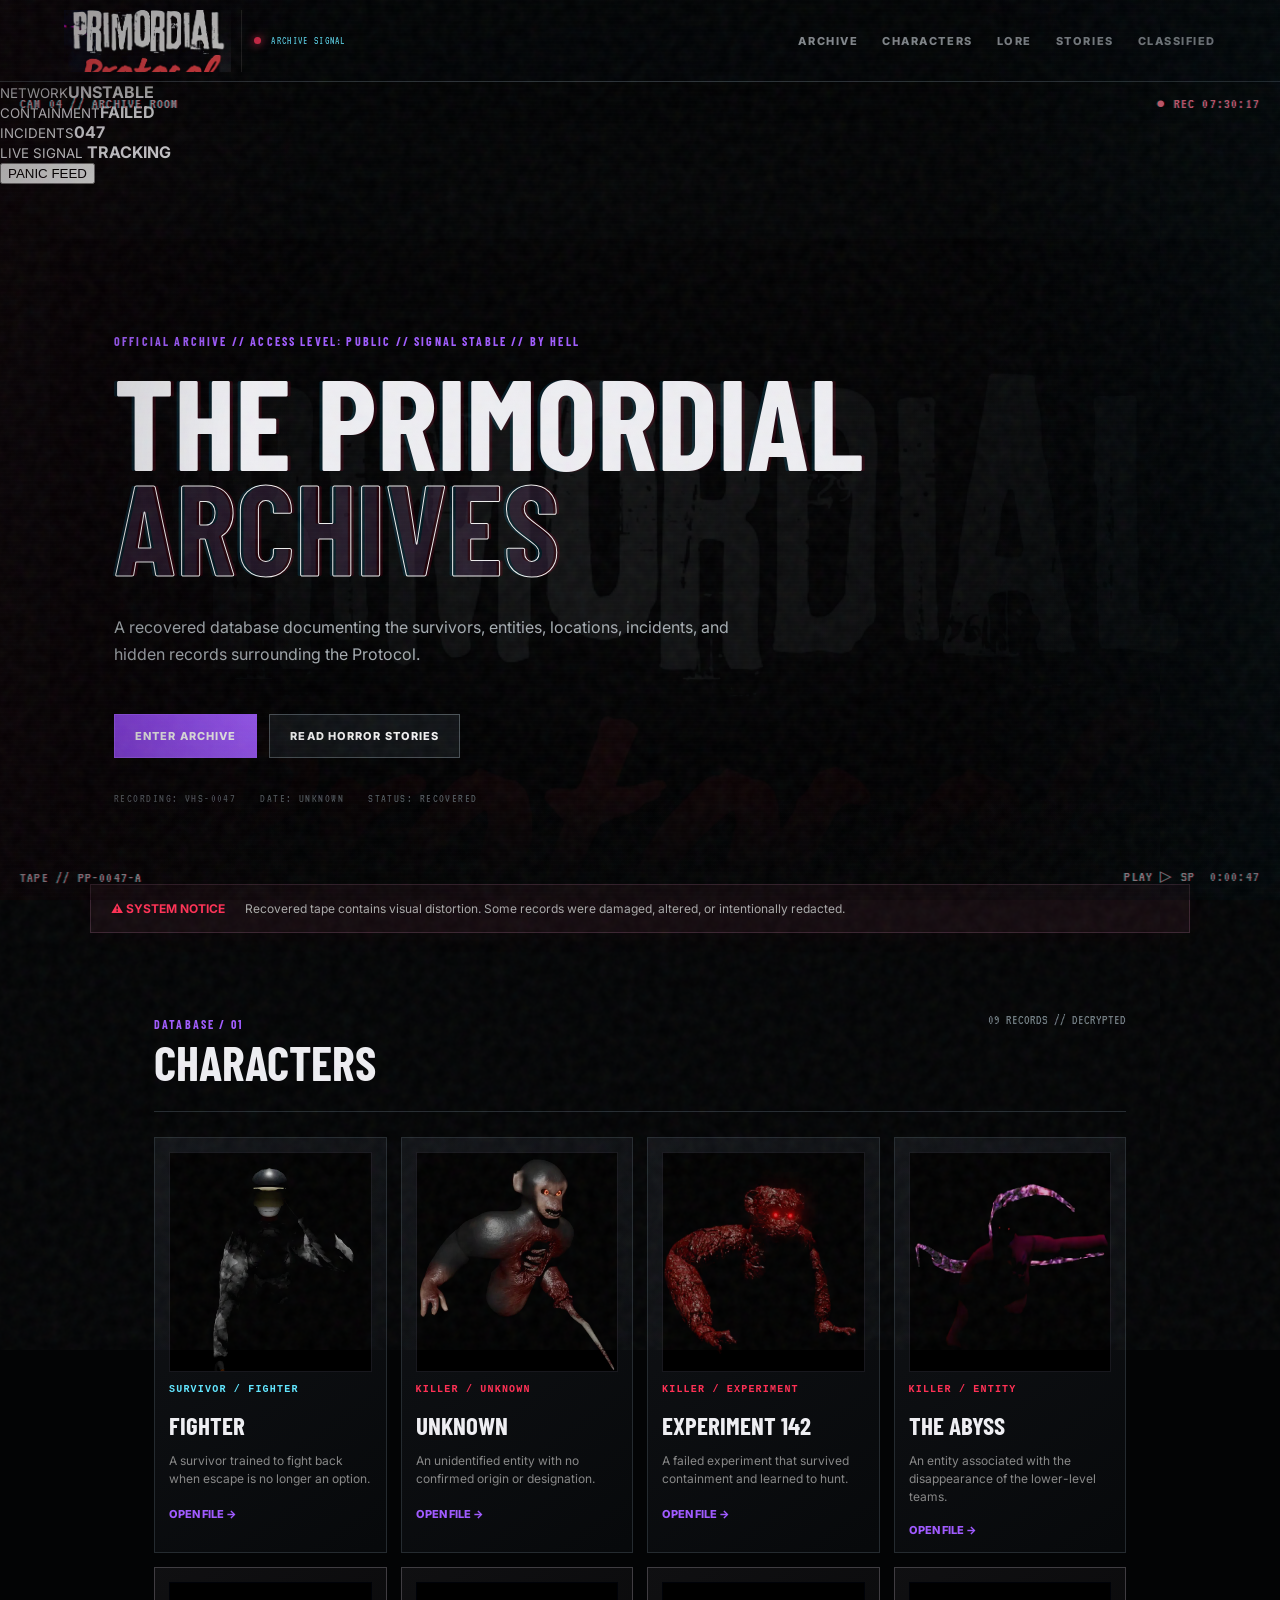
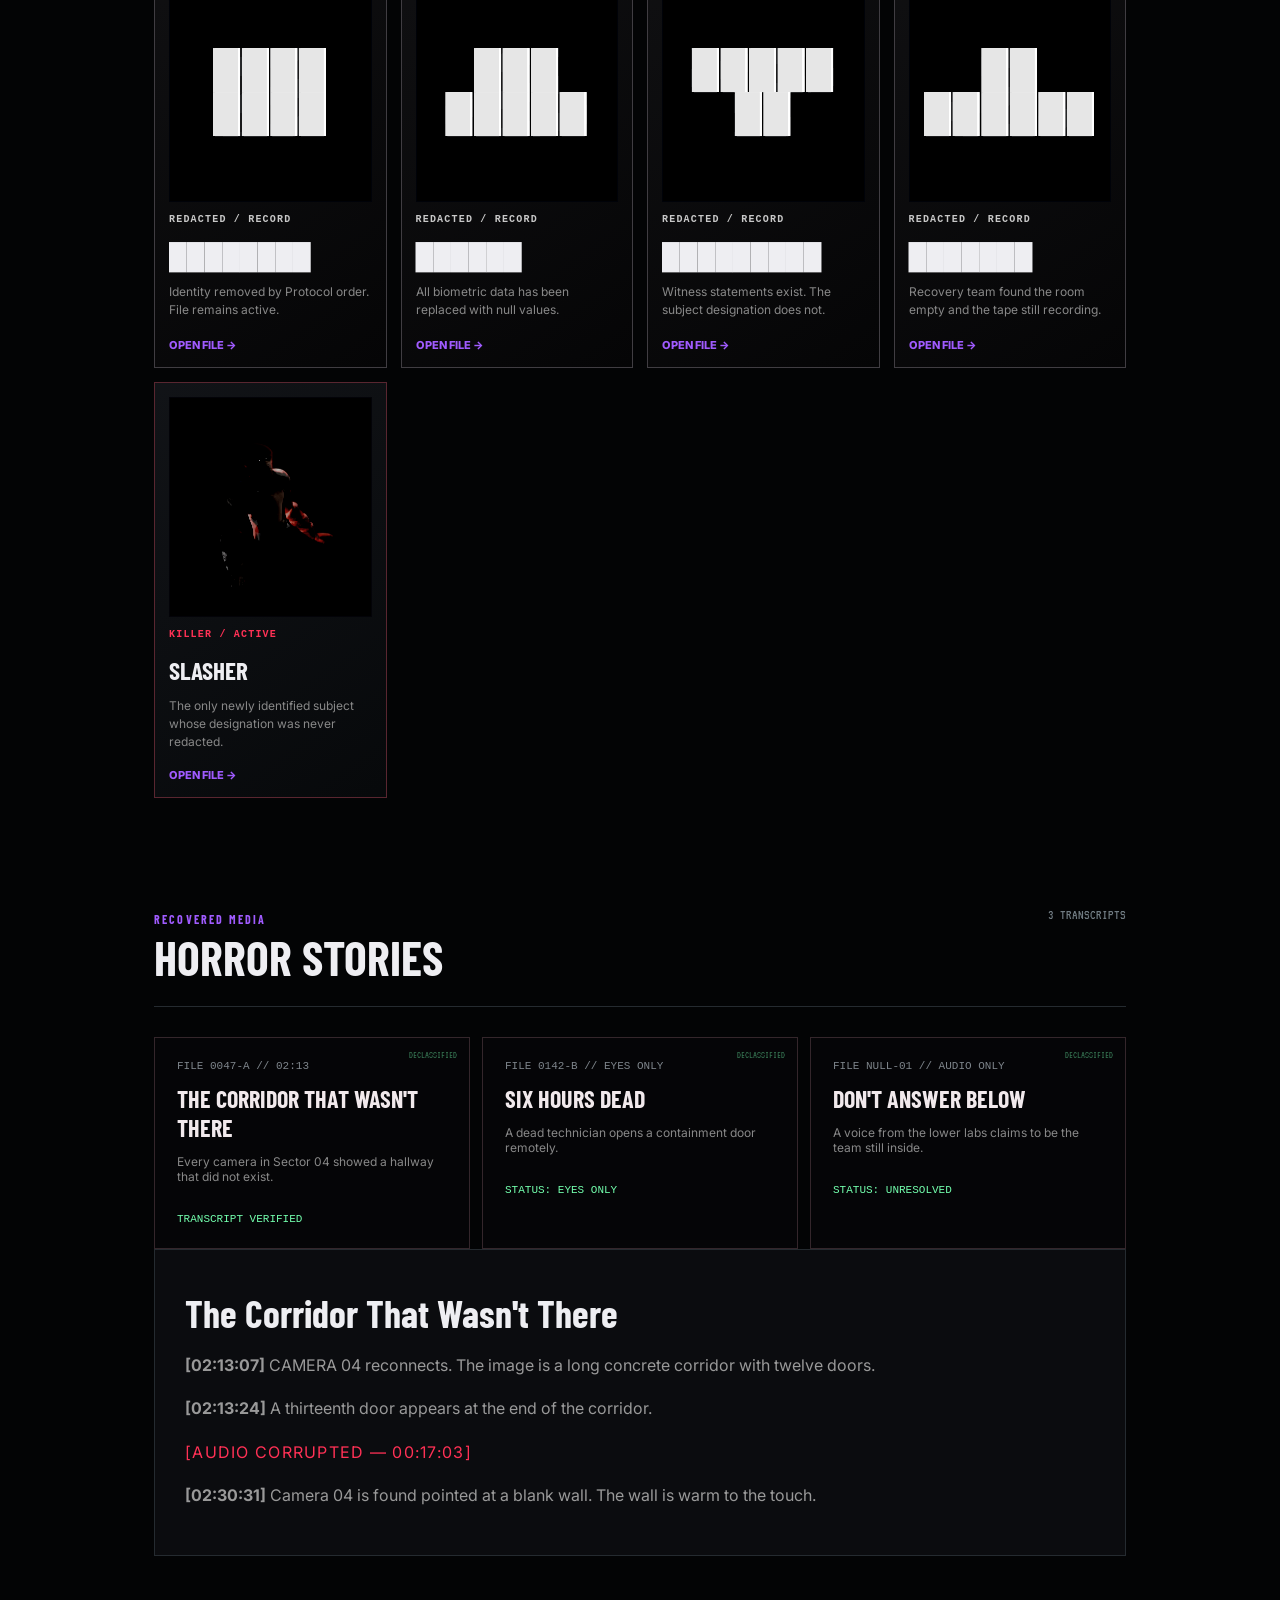
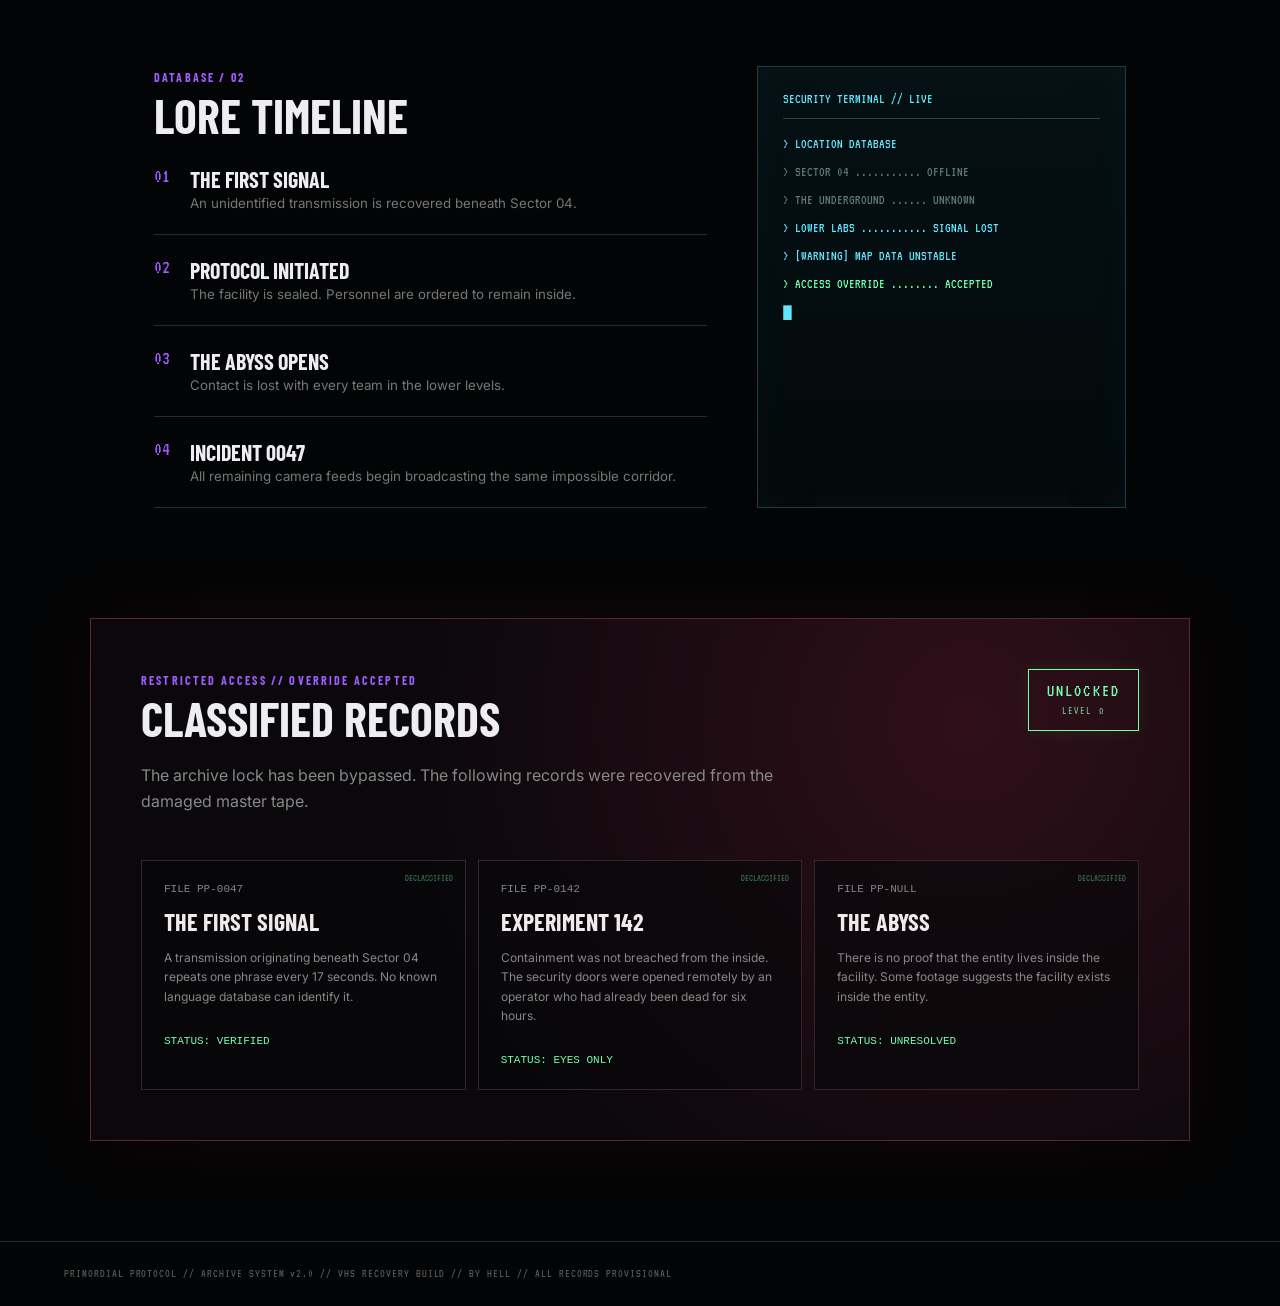
==== index.html @ 77fce889 "Add files via upload" ====
<!DOCTYPE html>
<html lang="en">
<head>
  <meta charset="UTF-8"><meta name="viewport" content="width=device-width,initial-scale=1">
  <title>Primordial Protocol — Archives</title>
  <style>@import url('https://fonts.googleapis.com/css2?family=Barlow+Condensed:wght@400;600;700;800&family=Inter:wght@400;600;800&family=VT323&display=swap');
:root{--bg:#050608;--panel:#0b0e11;--line:#252b30;--text:#eeeef2;--muted:#8b9298;--purple:#a05bff;--red:#ff3155;--cyan:#62e6ff;--green:#73ffad}*{box-sizing:border-box}html{scroll-behavior:smooth}body{margin:0;background:#030405;color:var(--text);font-family:Inter,Arial,sans-serif;overflow-x:hidden}body:before{content:"";position:fixed;inset:0;pointer-events:none;z-index:20;background:linear-gradient(90deg,rgba(255,0,60,.025),transparent 25%,transparent 75%,rgba(0,180,255,.025));mix-blend-mode:screen}.vhs-noise{position:fixed;inset:-50%;z-index:18;pointer-events:none;opacity:.055;background-image:url("data:image/svg+xml,%3Csvg viewBox='0 0 180 180' xmlns='http://www.w3.org/2000/svg'%3E%3Cfilter id='n'%3E%3CfeTurbulence type='fractalNoise' baseFrequency='.85' numOctaves='3' stitchTiles='stitch'/%3E%3C/filter%3E%3Crect width='100%25' height='100%25' filter='url(%23n)'/%3E%3C/svg%3E");animation:noise .18s steps(2) infinite}.scanlines{position:fixed;inset:0;pointer-events:none;z-index:19;background:repeating-linear-gradient(to bottom,rgba(255,255,255,.025) 0,rgba(255,255,255,.025) 1px,transparent 1px,transparent 4px);opacity:.42}.vhs-vignette{position:fixed;inset:0;pointer-events:none;z-index:17;background:radial-gradient(ellipse at center,transparent 45%,rgba(0,0,0,.42) 100%)}@keyframes noise{0%{transform:translate(0,0)}25%{transform:translate(2%,-1%)}50%{transform:translate(-1%,2%)}75%{transform:translate(1%,1%)}100%{transform:translate(-2%,-1%)}}@keyframes flicker{0%,18%,22%,63%,64%,65%,100%{opacity:1}19%,21%,62%{opacity:.84}}@keyframes blink{50%{opacity:0}}
.topbar{height:82px;border-bottom:1px solid #30373c;display:flex;align-items:center;justify-content:space-between;padding:0 5vw;position:sticky;top:0;background:rgba(3,5,7,.9);backdrop-filter:blur(14px);z-index:15;box-shadow:0 8px 30px rgba(0,0,0,.35)}.logo{height:68px;display:flex;align-items:center;gap:12px;color:#fff;text-decoration:none;position:relative;overflow:hidden}.logo img{width:178px;height:62px;object-fit:cover;object-position:center;filter:contrast(1.2) brightness(.95);border-right:1px solid #333;padding-right:10px}.logo-status{font:11px "VT323",monospace;color:var(--cyan);letter-spacing:.12em;white-space:nowrap}.logo-status i{display:inline-block;width:7px;height:7px;background:var(--red);border-radius:50%;margin-right:5px;box-shadow:0 0 8px var(--red);animation:blink 1.1s infinite}nav{display:flex;gap:24px}nav a{color:#9ca2a8;text-decoration:none;font-size:11px;font-weight:800;letter-spacing:.14em}nav a:hover{color:#fff;text-shadow:2px 0 var(--red),-2px 0 var(--cyan)}
.vhs-hud{position:fixed;z-index:16;color:rgba(255,255,255,.58);font:15px "VT323",monospace;letter-spacing:.08em;text-shadow:1px 0 rgba(255,0,0,.45),-1px 0 rgba(0,200,255,.45);pointer-events:none}.top-left{left:20px;top:96px}.top-right{right:20px;top:96px}.bottom-left{left:20px;bottom:15px}.bottom-right{right:20px;bottom:15px}.top-right{color:#ff7186}main{position:relative;z-index:2}
.hero{max-width:1180px;min-height:680px;margin:auto;padding:150px 5vw 80px;position:relative;display:flex;flex-direction:column;justify-content:center;overflow:hidden}.hero-bg{position:absolute;inset:55px 0 0;background:linear-gradient(90deg,rgba(3,4,6,.96) 0%,rgba(3,4,6,.72) 45%,rgba(3,4,6,.9) 100%),url("[data-uri]") center 24%/cover no-repeat;opacity:.25;filter:grayscale(.25) contrast(1.2);z-index:-1}.hero:after{content:"";position:absolute;left:0;right:0;bottom:0;height:90px;background:linear-gradient(transparent,#030405);pointer-events:none}.eyebrow{font:700 12px "Barlow Condensed";letter-spacing:.18em;color:var(--purple)}h1,h2,h3{font-family:"Barlow Condensed";margin:0}h1{font-size:clamp(64px,10vw,128px);line-height:.82;margin:20px 0;text-shadow:3px 0 rgba(255,0,60,.12),-3px 0 rgba(0,190,255,.12);animation:flicker 7s infinite}.hero h1 em{color:transparent;-webkit-text-stroke:1px #eee;font-style:normal}.hero p{max-width:650px;color:#a6adb2;line-height:1.7}.hero-buttons{display:flex;gap:12px;margin-top:30px}.button{display:inline-block;border:1px solid #4b5359;background:#101316;color:#fff;padding:14px 20px;text-decoration:none;font-size:11px;font-weight:800;letter-spacing:.1em;cursor:pointer;transition:.18s}.button:hover{transform:translateY(-2px);border-color:#a9b0b5;box-shadow:0 0 25px rgba(98,230,255,.08)}.button.primary{background:linear-gradient(90deg,#8c43f0,#a05bff);border-color:var(--purple)}.hero-meta{display:flex;gap:24px;margin-top:34px;color:#596167;font:12px "VT323",monospace;letter-spacing:.12em}
.alert{max-width:1100px;margin:0 auto 80px;padding:16px 20px;border:1px solid #3a2430;background:rgba(22,11,16,.82);display:flex;gap:20px;color:#aaa;font-size:12px;box-shadow:0 0 30px rgba(255,49,85,.04)}.alert strong{color:var(--red)}.section{max-width:1100px;margin:0 auto 110px;padding:0 5vw}.section-head{display:flex;justify-content:space-between;border-bottom:1px solid var(--line);padding-bottom:20px;margin-bottom:25px}.section h2,.classified h2{font-size:48px}.count{font:14px "VT323",monospace;color:#6f7a81}.cards{display:grid;grid-template-columns:repeat(4,1fr);gap:14px}.card{border:1px solid var(--line);background:linear-gradient(145deg,rgba(18,20,24,.95),rgba(7,9,11,.96));padding:14px;transition:.2s;position:relative;overflow:hidden}.card:after{content:"";position:absolute;inset:0;background:linear-gradient(115deg,transparent 30%,rgba(255,255,255,.035) 50%,transparent 70%);transform:translateX(-120%);transition:.5s}.card:hover:after{transform:translateX(120%)}.card:hover{transform:translateY(-4px);border-color:#555;box-shadow:0 12px 35px rgba(0,0,0,.4)}.card h3{font-size:25px;margin-top:15px}.card p{color:#888;font-size:12px;line-height:1.5;min-height:38px}.card a{color:var(--purple);font-size:11px;font-weight:800;text-decoration:none}.portrait-image{width:100%;height:220px;display:block;object-fit:cover;object-position:center;background:#050507;filter:contrast(1.08) brightness(.84);border:1px solid #24242b}.role-tag{margin-top:12px;color:var(--cyan);font:700 10px monospace;letter-spacing:.12em}.killer-tag{color:var(--red)}
.split{display:grid;grid-template-columns:1.2fr .8fr;gap:50px}.timeline>div{display:flex;gap:20px;border-bottom:1px solid var(--line);padding:22px 0}.timeline b{color:var(--purple);font:20px "VT323",monospace}.timeline strong{display:block;font-family:"Barlow Condensed";font-size:22px}.timeline small{color:#777}.terminal{border:1px solid #263b3f;background:linear-gradient(180deg,rgba(5,17,20,.95),rgba(3,9,11,.96));padding:25px;font:14px "VT323",monospace;color:var(--cyan);min-height:280px;box-shadow:inset 0 0 40px rgba(98,230,255,.03)}.terminal-top{border-bottom:1px solid #23444a;padding-bottom:12px;margin-bottom:18px}.dim{color:#60777a}.terminal-green{color:var(--green)}.cursor{animation:blink 1s infinite}
.classified{max-width:1100px;margin:0 auto 100px;padding:50px;border:1px solid #5a2634;background:radial-gradient(circle at 80% 20%,rgba(53,16,28,.9),rgba(10,8,11,.96) 58%);box-shadow:0 0 70px rgba(255,49,85,.06)}.classified-head{display:flex;justify-content:space-between;gap:30px;align-items:flex-start}.classified p{color:#888;max-width:700px;line-height:1.6}.unlock-badge{border:1px solid var(--green);color:var(--green);padding:12px 18px;text-align:center;font:18px "VT323",monospace;letter-spacing:.12em;box-shadow:0 0 18px rgba(115,255,173,.08)}.unlock-badge small{font-size:11px;color:#6bb88b}.classified-grid{display:grid;grid-template-columns:repeat(3,1fr);gap:12px;margin-top:30px}.classified-card{border:1px solid #34262b;background:rgba(7,7,9,.65);padding:22px;position:relative}.classified-card:before{content:"DECLASSIFIED";position:absolute;right:12px;top:12px;color:rgba(115,255,173,.42);font:10px "VT323",monospace}.classified-card span{display:block;color:#7e858b;font:11px monospace;margin-bottom:12px}.classified-card b{display:block;font:700 24px "Barlow Condensed";color:#f1e9ec}.classified-card p{font-size:12px;color:#888;margin:12px 0 22px}.classified-card small{color:var(--green);font:11px monospace}
.file-page{max-width:1100px;margin:auto;padding:90px 5vw}.file-label{font:12px monospace;color:#777;border-bottom:1px solid var(--line);padding-bottom:15px}.file-hero{display:grid;grid-template-columns:420px 1fr;gap:50px;padding:45px 0;border-bottom:1px solid var(--line)}.big-portrait{height:480px;background-repeat:no-repeat;background-color:#050507;background-size:cover;background-position:center;box-shadow:0 0 40px rgba(154,82,255,.08);border:1px solid #2c3236}.file-hero h1{font-size:90px}.file-hero p{color:#999;line-height:1.7}.stats{display:grid;grid-template-columns:repeat(3,1fr);gap:10px;margin-top:35px}.stats div{border:1px solid var(--line);padding:15px;background:rgba(7,9,11,.6)}.stats small{display:block;color:#666;font-size:9px}.stats b{font-size:12px}.file-grid{display:grid;grid-template-columns:1fr 1fr;gap:20px;padding:50px 0}.file-grid article,.document{border:1px solid var(--line);padding:30px;background:rgba(13,14,17,.88)}.file-grid h2,.document h2{font-size:38px;margin:10px 0}.file-grid p,.file-grid li,.document p{color:#999;line-height:1.7}.document{position:relative}.stamp{position:absolute;right:25px;top:25px;color:var(--red);border:1px solid var(--red);padding:7px;font:800 10px monospace;transform:rotate(4deg)}footer{border-top:1px solid var(--line);padding:25px 5vw;color:#555;font:12px "VT323",monospace;letter-spacing:.08em;position:relative;z-index:2}
@media(max-width:800px){nav{display:none}.cards{grid-template-columns:1fr 1fr}.split,.file-hero,.file-grid{grid-template-columns:1fr}.classified-grid{grid-template-columns:1fr}.big-portrait{height:330px}.hero{padding-top:110px}.file-hero h1{font-size:65px}.logo img{width:150px}.logo-status{display:none}.vhs-hud{font-size:12px}}@media(max-width:480px){.cards{grid-template-columns:1fr}.hero-buttons{flex-direction:column}.hero-meta{flex-direction:column;gap:6px}.alert{margin-left:5vw;margin-right:5vw}.classified{margin-left:5vw;margin-right:5vw;padding:30px 22px}.classified-head{flex-direction:column}.top-left,.bottom-left{display:none}}

.redacted-card{border-color:#403d42;background:linear-gradient(145deg,rgba(16,16,18,.98),rgba(5,5,6,.98))}.redacted-card:hover{border-color:#777}.redacted-tag{color:#c8c8c8}.redacted-portrait{height:220px;border:1px solid #24262a;background:repeating-linear-gradient(165deg,#050506 0 18px,#111214 18px 36px);display:flex;align-items:center;justify-content:center;text-align:center;font:700 42px/1.05 "VT323",monospace;color:#c9c9c9;text-shadow:2px 0 #fff;letter-spacing:.08em;filter:contrast(1.4)}.slasher-image{object-position:center center;filter:contrast(1.35) brightness(.72) saturate(.8)}.slasher-card{border-color:#592630}.slasher-card:hover{border-color:#ff3155;box-shadow:0 12px 35px rgba(255,49,85,.14)}.file-page .big-portrait[style*="slasher"]{filter:contrast(1.35) brightness(.72) saturate(.8)}
.story-page{max-width:1200px;margin:auto;padding:100px 5vw 80px}.story-page h1{font:800 clamp(64px,11vw,150px)/.82 'Barlow Condensed',sans-serif;letter-spacing:-.04em;margin:18px 0 25px;animation:flicker 7s infinite}.story-page h1 em{font-style:normal;color:var(--red);text-shadow:5px 0 rgba(160,91,255,.3)}.lede{max-width:720px;color:#a1a6ab;line-height:1.75;font-size:15px}.story-grid{display:grid;grid-template-columns:repeat(3,1fr);gap:14px;margin:55px 0}.story-card{min-height:250px;border:1px solid var(--line);padding:25px;background:linear-gradient(145deg,rgba(15,17,20,.96),rgba(5,6,8,.96));position:relative;overflow:hidden}.story-card:after{content:'REC';position:absolute;right:-18px;bottom:-28px;font:90px 'VT323';color:rgba(255,255,255,.025)}.story-card.danger{border-color:#54252e}.story-card span{font:11px 'VT323';color:var(--cyan);letter-spacing:.12em}.story-card h2{font:700 34px/1 'Barlow Condensed';margin:24px 0 12px}.story-card p{color:#888;line-height:1.65;font-size:13px}.story-card a{display:inline-block;margin-top:20px;color:#fff;text-decoration:none;font:700 11px Inter;letter-spacing:.12em}.transcript{margin:25px 0;padding:32px;border:1px solid #2a3034;background:rgba(7,9,11,.88);max-width:900px;box-shadow:inset 0 0 50px rgba(0,0,0,.25)}.transcript.danger-panel{border-color:#632733}.transcript-head{display:flex;justify-content:space-between;gap:20px;border-bottom:1px solid #292e33;padding-bottom:12px;color:#70777c;font:12px 'VT323';letter-spacing:.12em}.transcript-head b{color:var(--green)}.transcript h2{font:700 46px/1 'Barlow Condensed';margin:25px 0}.transcript p{font:14px/1.8 monospace;color:#9b9fa2}.transcript p b{color:#d7d9db}.redacted-line{color:var(--red)!important;letter-spacing:.08em}.quote{border-left:2px solid var(--red);padding-left:18px;color:#ddd!important;font-style:italic}.topbar nav a[href='stories.html']{color:#fff;text-shadow:0 0 12px rgba(255,255,255,.25)}@media(max-width:800px){.story-grid{grid-template-columns:1fr}.story-page{padding-top:70px}.transcript{padding:24px}.transcript h2{font-size:38px}}
.lore-intro{padding-top:0}.lore-banner{border:1px solid #3b2b48;background:linear-gradient(110deg,rgba(22,13,31,.95),rgba(8,9,12,.96));padding:38px;position:relative;overflow:hidden}.lore-banner:before{content:'PROTOCOL // ORIGIN';position:absolute;right:-20px;top:25px;transform:rotate(90deg);font:12px 'VT323';color:rgba(160,91,255,.45);letter-spacing:.15em}.lore-banner h2{font-size:clamp(38px,6vw,70px);margin:10px 0}.lore-banner p{max-width:760px;color:#999;line-height:1.8}.lore-banner .button{margin-top:15px}
</style>
</head>
<body class="vhs-page">
<div class="vhs-noise"></div><div class="scanlines"></div><div class="vhs-vignette"></div>
<header class="topbar">
  <a class="logo" href="index.html" aria-label="Primordial Protocol home">
    <img src="[data-uri]" alt="Primordial Protocol"><span class="logo-status"><i></i> ARCHIVE SIGNAL</span>
  </a>
  <nav><a href="index.html">ARCHIVE</a><a href="#characters">CHARACTERS</a><a href="#lore">LORE</a><a href="#stories">STORIES</a><a href="#classified">CLASSIFIED</a></nav>
</header>
<div class="vhs-hud top-left">CAM 04 // ARCHIVE ROOM</div><div class="vhs-hud top-right">● REC <span id="vhsClock">00:00:00</span></div>
<div class="vhs-hud bottom-left">TAPE // PP-0047-A</div><div class="vhs-hud bottom-right">PLAY ▷ SP&nbsp;&nbsp;0:00:47</div>
<section class="advanced-strip" aria-label="Archive telemetry">
  <div><small>NETWORK</small><b>UNSTABLE</b></div>
  <div><small>CONTAINMENT</small><b>FAILED</b></div>
  <div><small>INCIDENTS</small><b id="incidentCount">047</b></div>
  <div><small>LIVE SIGNAL</small><b><i class="signal-dot"></i> TRACKING</b></div>
  <button id="panicMode" class="panic-button" type="button">PANIC FEED</button>
</section>
<main>
<section class="hero"><div class="hero-bg"></div><div class="eyebrow">OFFICIAL ARCHIVE // ACCESS LEVEL: PUBLIC // SIGNAL STABLE // BY HELL</div>
<h1>THE PRIMORDIAL<br><em>ARCHIVES</em></h1><p>A recovered database documenting the survivors, entities, locations, incidents, and hidden records surrounding the Protocol.</p>
<div class="hero-buttons"><a class="button primary" href="#characters">ENTER ARCHIVE</a><a class="button" href="#stories">READ HORROR STORIES</a></div>
<div class="hero-meta"><span>RECORDING: VHS-0047</span><span>DATE: UNKNOWN</span><span>STATUS: RECOVERED</span></div></section>
<section class="alert"><strong>⚠ SYSTEM NOTICE</strong><span>Recovered tape contains visual distortion. Some records were damaged, altered, or intentionally redacted.</span></section>
<section class="section" id="characters"><div class="section-head"><div><span class="eyebrow">DATABASE / 01</span><h2>CHARACTERS</h2></div><span class="count">09 RECORDS // DECRYPTED</span></div>
<div class="cards">
<article class="card"><img class="portrait-image" src="[data-uri]" alt="Fighter"><div class="role-tag">SURVIVOR / FIGHTER</div><h3>FIGHTER</h3><p>A survivor trained to fight back when escape is no longer an option.</p><a href="character.html?name=Fighter">OPEN FILE →</a></article>
<article class="card killer"><img class="portrait-image" src="[data-uri]" alt="Unknown"><div class="role-tag killer-tag">KILLER / UNKNOWN</div><h3>UNKNOWN</h3><p>An unidentified entity with no confirmed origin or designation.</p><a href="character.html?name=Unknown">OPEN FILE →</a></article>
<article class="card killer"><img class="portrait-image" src="[data-uri]" alt="Experiment 142"><div class="role-tag killer-tag">KILLER / EXPERIMENT</div><h3>EXPERIMENT 142</h3><p>A failed experiment that survived containment and learned to hunt.</p><a href="character.html?name=Experiment%20142">OPEN FILE →</a></article>
<article class="card killer"><img class="portrait-image" src="[data-uri]" alt="The Abyss"><div class="role-tag killer-tag">KILLER / ENTITY</div><h3>THE ABYSS</h3><p>An entity associated with the disappearance of the lower-level teams.</p><a href="character.html?name=The%20Abyss">OPEN FILE →</a></article>
<article class="card redacted-card"><div class="redacted-portrait">████<br>████</div><div class="role-tag redacted-tag">REDACTED / RECORD</div><h3>████████</h3><p>Identity removed by Protocol order. File remains active.</p><a href="character.html?name=Redacted%201">OPEN FILE →</a></article>
<article class="card redacted-card"><div class="redacted-portrait">███<br>█████</div><div class="role-tag redacted-tag">REDACTED / RECORD</div><h3>██████</h3><p>All biometric data has been replaced with null values.</p><a href="character.html?name=Redacted%202">OPEN FILE →</a></article>
<article class="card redacted-card"><div class="redacted-portrait">█████<br>██</div><div class="role-tag redacted-tag">REDACTED / RECORD</div><h3>█████████</h3><p>Witness statements exist. The subject designation does not.</p><a href="character.html?name=Redacted%203">OPEN FILE →</a></article>
<article class="card redacted-card"><div class="redacted-portrait">██<br>██████</div><div class="role-tag redacted-tag">REDACTED / RECORD</div><h3>███████</h3><p>Recovery team found the room empty and the tape still recording.</p><a href="character.html?name=Redacted%204">OPEN FILE →</a></article>
<article class="card slasher-card"><img class="portrait-image slasher-image" src="[data-uri]" alt="Slasher"><div class="role-tag killer-tag">KILLER / ACTIVE</div><h3>SLASHER</h3><p>The only newly identified subject whose designation was never redacted.</p><a href="character.html?name=Slasher">OPEN FILE →</a></article>
</div></section>
<section class="section" id="stories"><div class="section-head"><div><span class="eyebrow">RECOVERED MEDIA</span><h2>HORROR STORIES</h2></div><span class="count">3 TRANSCRIPTS</span></div><div class="classified-grid"><article class="classified-card"><span>FILE 0047-A // 02:13</span><b>THE CORRIDOR THAT WASN'T THERE</b><p>Every camera in Sector 04 showed a hallway that did not exist.</p><small>TRANSCRIPT VERIFIED</small></article><article class="classified-card"><span>FILE 0142-B // EYES ONLY</span><b>SIX HOURS DEAD</b><p>A dead technician opens a containment door remotely.</p><small>STATUS: EYES ONLY</small></article><article class="classified-card"><span>FILE NULL-01 // AUDIO ONLY</span><b>DON'T ANSWER BELOW</b><p>A voice from the lower labs claims to be the team still inside.</p><small>STATUS: UNRESOLVED</small></article></div><div class="document"><h2>The Corridor That Wasn't There</h2><p><b>[02:13:07]</b> CAMERA 04 reconnects. The image is a long concrete corridor with twelve doors.</p><p><b>[02:13:24]</b> A thirteenth door appears at the end of the corridor.</p><p class="redacted-line">[AUDIO CORRUPTED — 00:17:03]</p><p><b>[02:30:31]</b> Camera 04 is found pointed at a blank wall. The wall is warm to the touch.</p></div></section><section class="section split" id="lore"><div><span class="eyebrow">DATABASE / 02</span><h2>LORE TIMELINE</h2><div class="timeline">
<div><b>01</b><span><strong>THE FIRST SIGNAL</strong><small>An unidentified transmission is recovered beneath Sector 04.</small></span></div>
<div><b>02</b><span><strong>PROTOCOL INITIATED</strong><small>The facility is sealed. Personnel are ordered to remain inside.</small></span></div>
<div><b>03</b><span><strong>THE ABYSS OPENS</strong><small>Contact is lost with every team in the lower levels.</small></span></div>
<div><b>04</b><span><strong>INCIDENT 0047</strong><small>All remaining camera feeds begin broadcasting the same impossible corridor.</small></span></div>
</div></div>
<div id="locations" class="terminal"><div class="terminal-top">SECURITY TERMINAL // LIVE</div><p>&gt; LOCATION DATABASE</p><p class="dim">&gt; SECTOR 04 ........... OFFLINE</p><p class="dim">&gt; THE UNDERGROUND ...... UNKNOWN</p><p>&gt; LOWER LABS ........... SIGNAL LOST</p><p>&gt; [WARNING] MAP DATA UNSTABLE</p><p class="terminal-green">&gt; ACCESS OVERRIDE ........ ACCEPTED</p><span class="cursor">█</span></div></section>
<section class="classified" id="classified"><div class="classified-head"><div><span class="eyebrow">RESTRICTED ACCESS // OVERRIDE ACCEPTED</span><h2>CLASSIFIED RECORDS</h2><p>The archive lock has been bypassed. The following records were recovered from the damaged master tape.</p></div><div class="unlock-badge">UNLOCKED<br><small>LEVEL Ω</small></div></div>
<div class="classified-grid">
<article class="classified-card"><span>FILE PP-0047</span><b>THE FIRST SIGNAL</b><p>A transmission originating beneath Sector 04 repeats one phrase every 17 seconds. No known language database can identify it.</p><small>STATUS: VERIFIED</small></article>
<article class="classified-card"><span>FILE PP-0142</span><b>EXPERIMENT 142</b><p>Containment was not breached from the inside. The security doors were opened remotely by an operator who had already been dead for six hours.</p><small>STATUS: EYES ONLY</small></article>
<article class="classified-card"><span>FILE PP-NULL</span><b>THE ABYSS</b><p>There is no proof that the entity lives inside the facility. Some footage suggests the facility exists inside the entity.</p><small>STATUS: UNRESOLVED</small></article>
</div></section>
</main>
<footer>PRIMORDIAL PROTOCOL // ARCHIVE SYSTEM v2.0 // VHS RECOVERY BUILD // BY HELL // ALL RECORDS PROVISIONAL</footer>
<script>function updateVhsClock(){const e=document.getElementById("vhsClock");if(e){const n=new Date();e.textContent=[n.getHours(),n.getMinutes(),n.getSeconds()].map(v=>String(v).padStart(2,"0")).join(":")}}updateVhsClock();setInterval(updateVhsClock,1000);</script>
<script>
const chars={"Fighter": {"role": "SURVIVOR / FIGHTER", "status": "ACTIVE", "threat": "MODERATE", "origin": "SECTOR 04", "image": "[data-uri]", "summary": "A combat-capable survivor who refuses to become another name in the incident reports.", "bio": "The Fighter was recovered from Sector 04 carrying equipment normally reserved for emergency response teams. Unlike most survivors, they chose to confront hostile entities rather than simply evade them. Their past remains partially sealed.", "abilities": [{"type":"PASSIVE","name":"Adrenaline Surge"},{"type":"ABILITY","name":"Last Stand"}], "note": "RUNNING only works until something faster finds you. So I learned to fight."}, "Unknown": {"role": "KILLER / UNKNOWN", "status": "UNKNOWN", "threat": "CRITICAL", "origin": "[NO RECORD]", "image": "[data-uri]", "summary": "An unidentified organism whose name, origin, and purpose remain completely unknown.", "bio": "No matching specimen exists in the official database. Witness descriptions are inconsistent, but every surviving report mentions the same unnerving behavior: it watches before it attacks.", "abilities": [{"type":"PASSIVE","name":"Something Is Watching"},{"type":"ABILITY","name":"False Face"}], "note": "There is no designation because there was never supposed to be anything alive down there."}, "Experiment 142": {"role": "KILLER / EXPERIMENT", "status": "ESCAPED", "threat": "CRITICAL", "origin": "EXPERIMENTAL WING", "image": "[data-uri]", "summary": "Experiment 142 was created inside the Protocol's experimental wing. It was not the first attempt. It was the first one that escaped.", "bio": "The original purpose of Experiment 142 has been heavily redacted. Containment records show repeated failures followed by an abrupt loss of all laboratory personnel. The creature's red-orange ocular glow became the primary visual identifier in later recovery reports.", "abilities": [{"type":"PASSIVE","name":"Adaptive Mutation"},{"type":"ABILITY","name":"Neural Collapse"}], "note": "142 IS NOT A NUMBER. IT IS A WARNING. — handwritten note recovered from the laboratory"}, "The Abyss": {"role": "KILLER / ENTITY", "status": "UNKNOWN", "threat": "CRITICAL", "origin": "BELOW SECTOR 04", "image": "[data-uri]", "summary": "A shadowed entity associated with the disappearance of the lower-level teams.", "bio": "There is no confirmed birth record, specimen record, or original designation. The name 'Abyss' first appears in handwritten notes recovered after Incident 0047. Every attempt to map its origin has ended with corrupted data.", "abilities": [{"type":"PASSIVE","name":"Void Presence"},{"type":"ABILITY","name":"Abyssal Grasp"}], "note": "DO NOT RESPOND TO VOICES FROM BELOW. THEY ARE NOT YOUR TEAM."}, "Redacted 1": {"role": "REDACTED / RECORD", "status": "ACTIVE", "threat": "UNKNOWN", "origin": "[REDACTED]", "image": null, "summary": "A complete personnel file replaced with black bars. The subject remains listed as active.", "bio": "Every identifying field has been overwritten. The original recording contains footsteps approaching the camera, followed by a single frame of static. No further information was recovered.", "abilities": [{"type":"PASSIVE","name":"[REDACTED]"},{"type":"ABILITY","name":"[REDACTED]"}]", "[REDACTED]", "[REDACTED]"], "note": "IDENTITY WITHHELD BY ORDER OF THE PROTOCOL."}, "Redacted 2": {"role": "REDACTED / RECORD", "status": "UNKNOWN", "threat": "CRITICAL", "origin": "[REDACTED]", "image": null, "summary": "Biometric data is null. The archive cannot determine whether this subject is human.", "bio": "The record was recovered from a damaged terminal. Every field except the threat marker was erased. The threat marker reads CRITICAL.", "abilities": [{"type":"PASSIVE","name":"[REDACTED]"},{"type":"ABILITY","name":"[REDACTED]"}]", "[REDACTED]", "[REDACTED]"], "note": "DO NOT RESTORE THE ORIGINAL NAME."}, "Redacted 3": {"role": "REDACTED / RECORD", "status": "MISSING", "threat": "CRITICAL", "origin": "SECTOR [REDACTED]", "image": null, "summary": "Witnesses remember the subject. The system remembers only a blank record.", "bio": "Three witnesses independently described the same silhouette. Their statements were sealed before investigators could compare them.", "abilities": [{"type":"PASSIVE","name":"[REDACTED]"},{"type":"ABILITY","name":"[REDACTED]"}]", "[REDACTED]", "[REDACTED]"], "note": "THE CAMERA REMEMBERS WHAT THE DATABASE DOES NOT."}, "Redacted 4": {"role": "REDACTED / RECORD", "status": "UNKNOWN", "threat": "UNKNOWN", "origin": "[REDACTED]", "image": null, "summary": "A live tape with no visible subject and a timestamp that moves backward.", "bio": "The file remains one of the Protocol's strangest surviving artifacts. Audio is present, but all speech is replaced by low-frequency interference.", "abilities": [{"type":"PASSIVE","name":"[REDACTED]"},{"type":"ABILITY","name":"[REDACTED]"}]", "[REDACTED]", "[REDACTED]"], "note": "ARCHIVE ENTRY: [REDACTED]."}, "Slasher": {"role": "KILLER / ACTIVE", "status": "ACTIVE", "threat": "EXTREME", "origin": "UNLISTED FACILITY", "image": "[data-uri]", "summary": "A silent, heavily built entity recovered from a corrupted tape. The subject designation SLASHER is the only surviving name.", "bio": "Slasher appears in footage without a confirmed entry point. The body is unusually dense, the face is almost completely swallowed by shadow, and two bright points of light remain visible where the eyes should be. A torn red appendage or growth is visible behind the subject in every recovered frame. The archive has no verified explanation for it.", "abilities": [{"type":"PASSIVE","name":"Relentless Pursuit"},{"type":"ABILITY","name":"Meat Hook"}], "note": "BY HELL. — final phrase found on the last surviving frame before the camera feed failed."}};
const abilityIcon="[data-uri]";
const q=new URLSearchParams(location.search).get('name');
if(q && chars[q]){
  const d=chars[q];
  document.title=d.role+' — '+q+' — Primordial Protocol';
  const main=document.querySelector('main');
  const portrait=d.image ? `<img src="${d.image}" alt="${q} portrait">` : `<div class="redacted-portrait">████<br>████</div>`;
  const abilities=d.abilities.map(a=>`<li><img src="${abilityIcon}" alt=""><div><small class="ability-type">${a.type}</small><span>${a.name}</span></div></li>`).join('');
  main.innerHTML=`<section class="file-page"><div class="file-label">PERSONNEL / ENTITY FILE // SECTOR 04</div><div class="file-hero"><div class="big-portrait ${d.image?'has-image':'redacted-image'}">${portrait}</div><div><span class="eyebrow">${d.role}</span><h1>${q}</h1><p>${d.summary}</p><div class="stats"><div><small>STATUS</small><b>${d.status}</b></div><div><small>THREAT</small><b>${d.threat}</b></div><div><small>ORIGIN</small><b>${d.origin}</b></div></div></div></div><div class="file-grid"><article><span class="eyebrow">BIOGRAPHY</span><h2>BACKGROUND</h2><p>${d.bio}</p></article><article><span class="eyebrow">ABILITIES</span><h2>FIELD DATA</h2><ul class="ability-list">${abilities}</ul></article></div><section class="document"><div class="stamp">ARCHIVED</div><span class="eyebrow">INCIDENT LOG</span><h2>RECOVERED NOTE</h2><p>${d.note}</p></section></section>`;
}
</script></body></html>
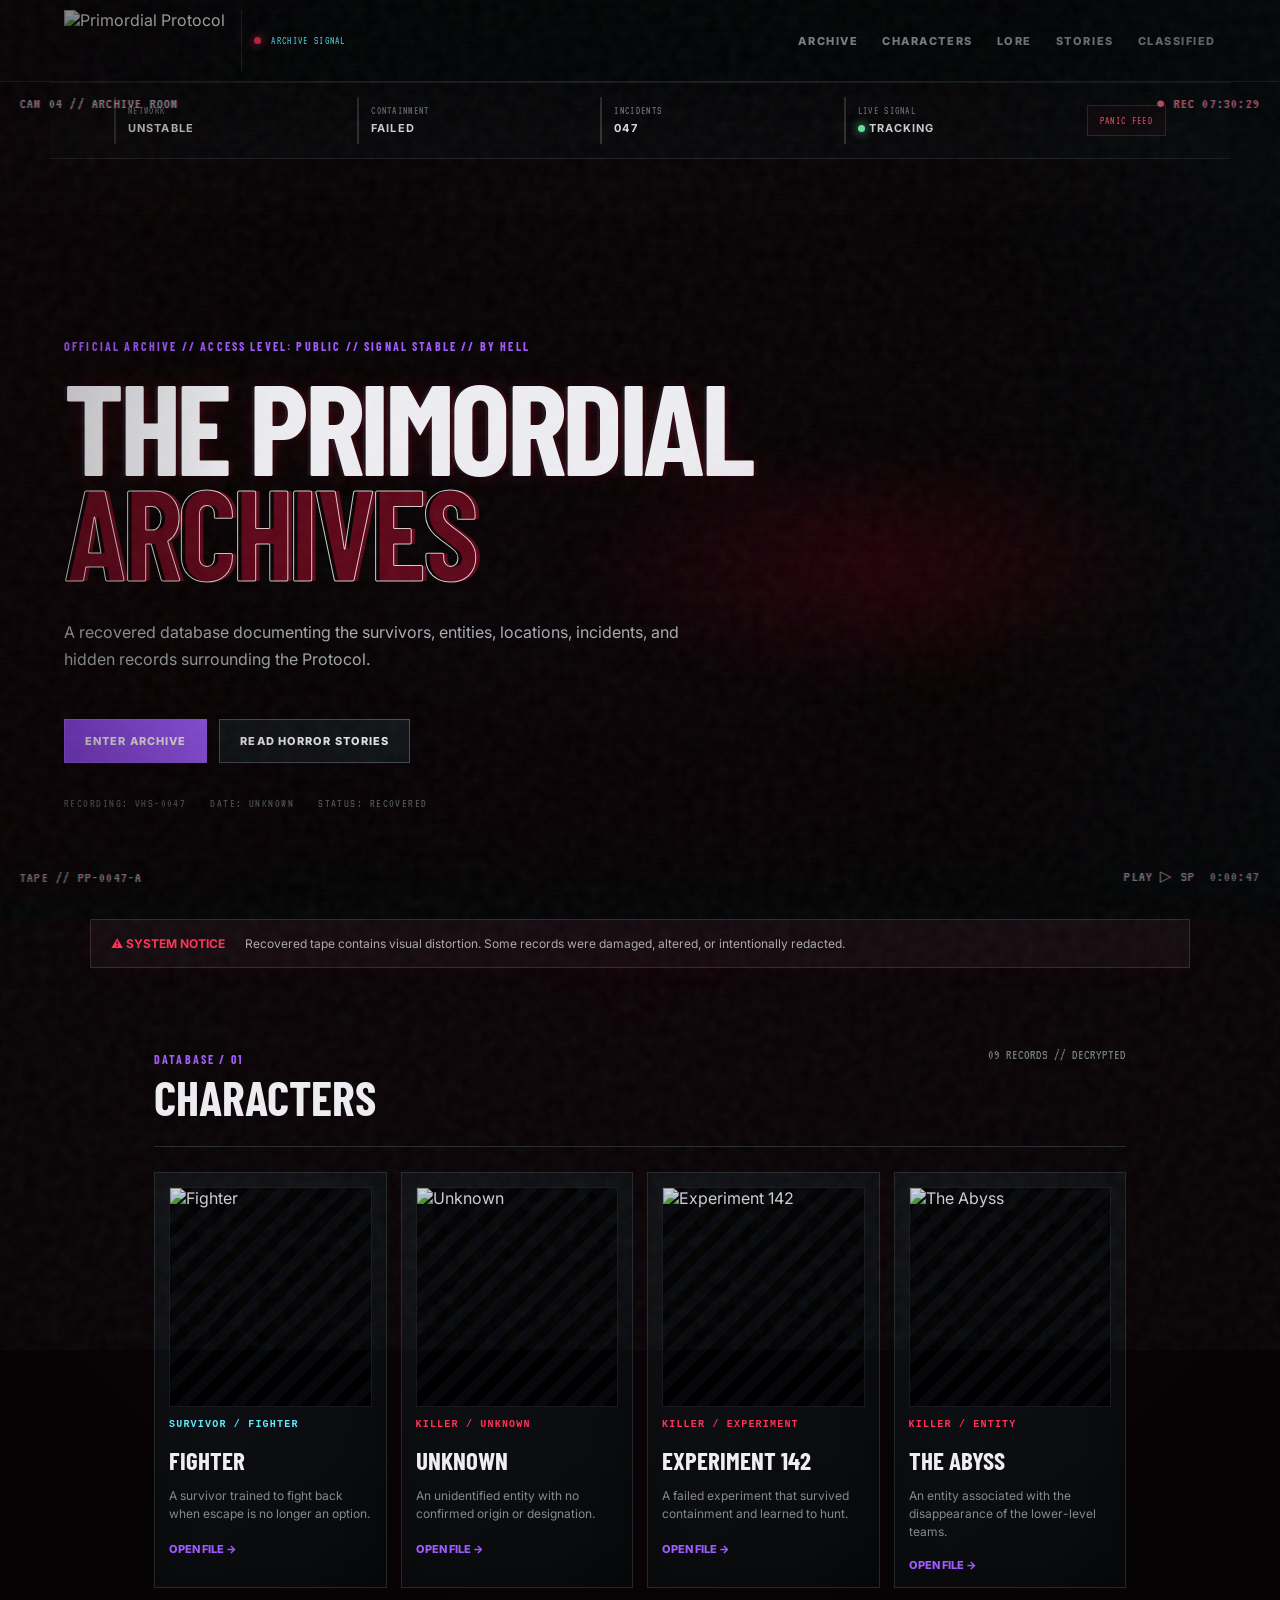
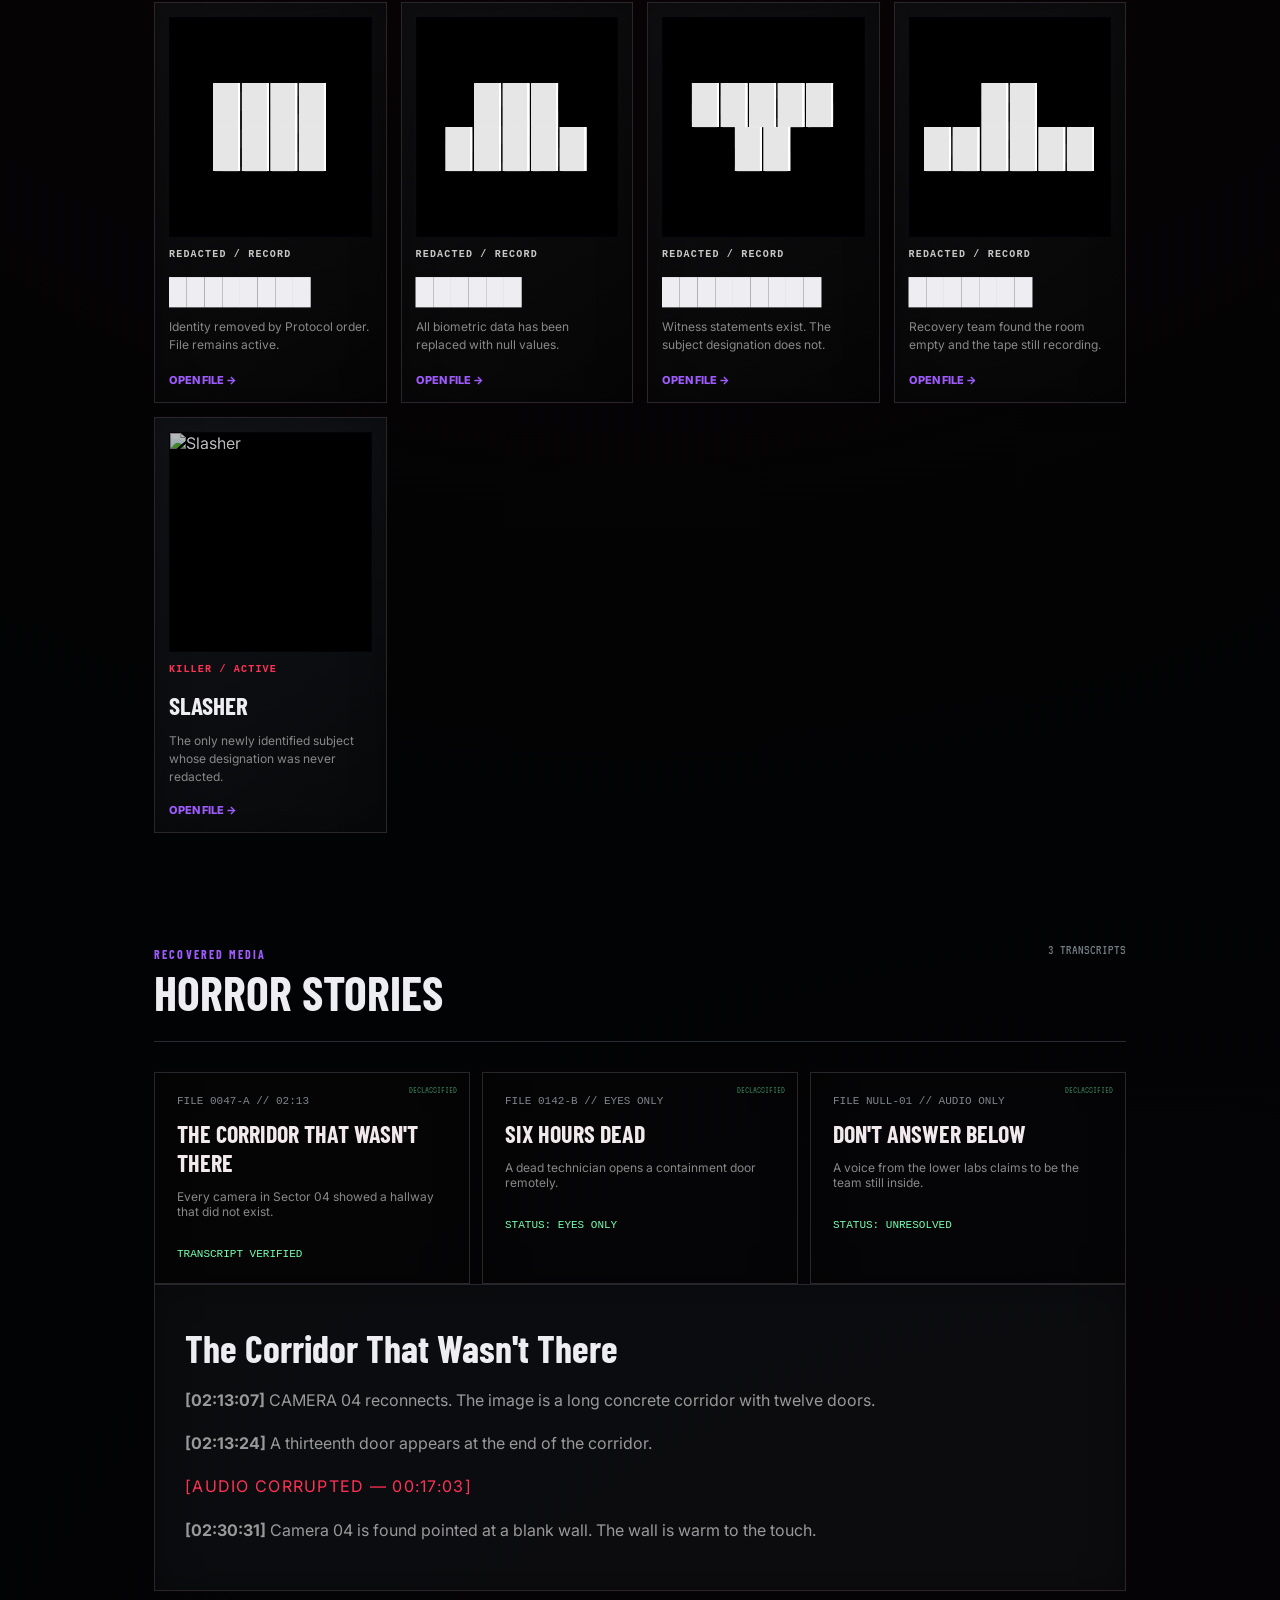
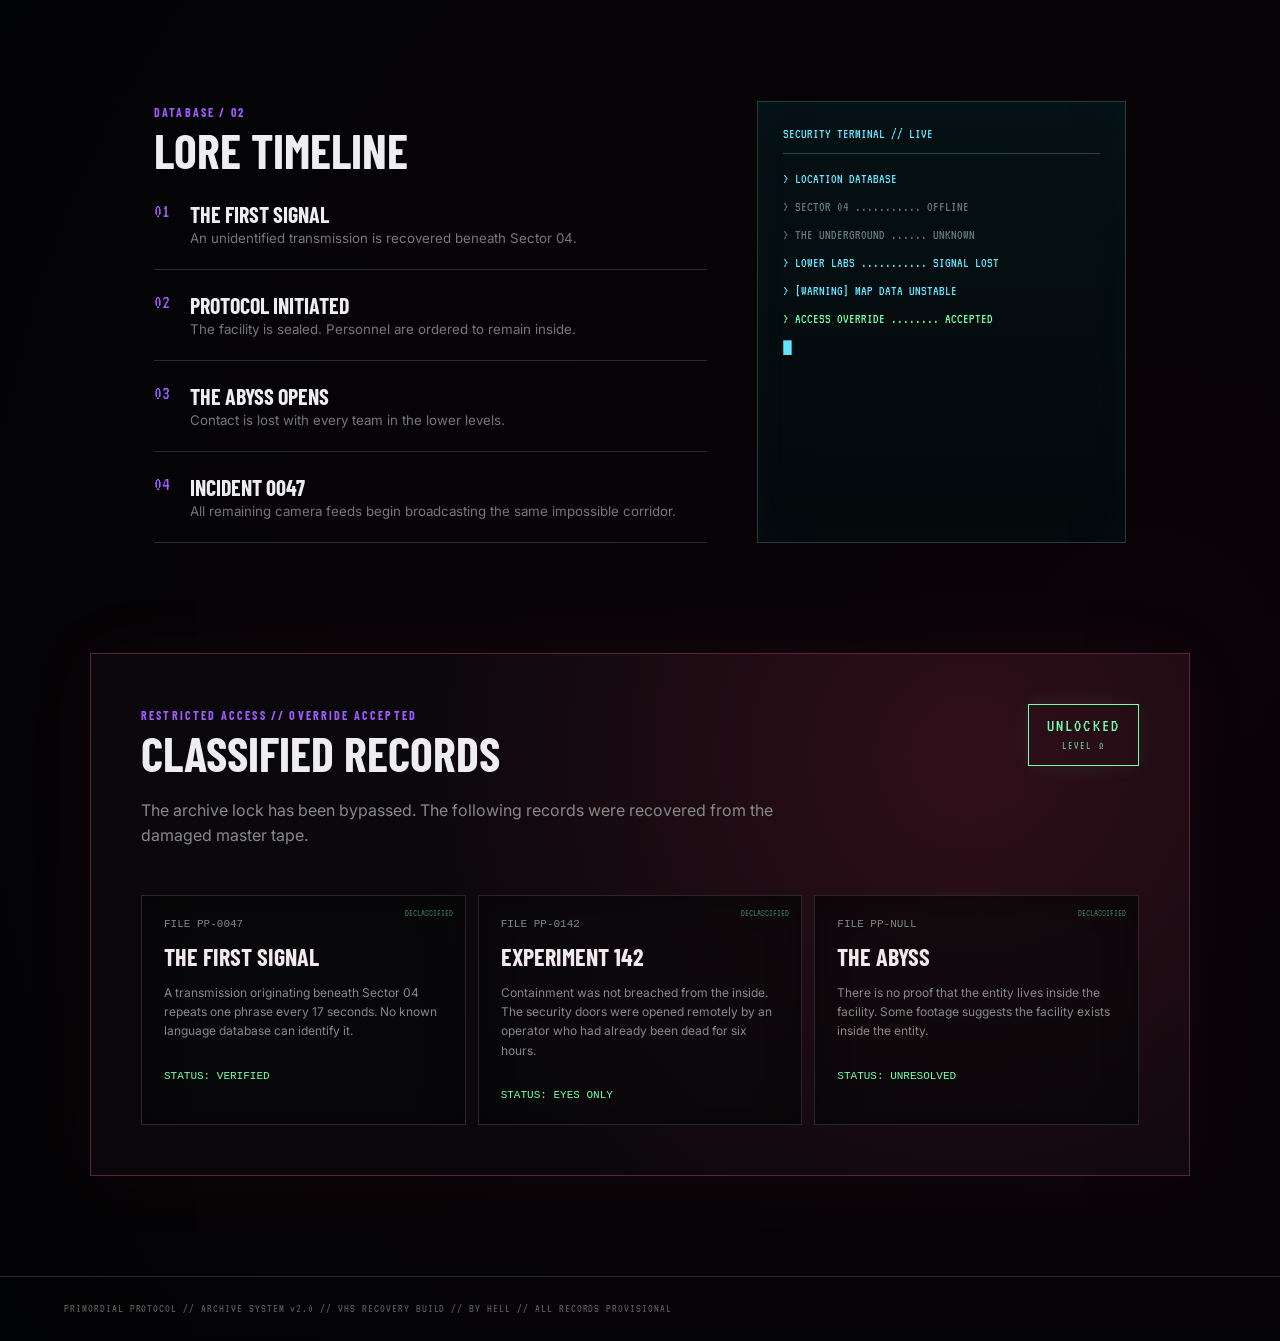
==== commit eda4d0c0: "Add files via upload" ====
--- a/index.html
+++ b/index.html
@@ -1,58 +1,45 @@
 <!DOCTYPE html>
+
 <html lang="en">
 <head>
-  <meta charset="UTF-8"><meta name="viewport" content="width=device-width,initial-scale=1">
-  <title>Primordial Protocol — Archives</title>
-  <style>@import url('https://fonts.googleapis.com/css2?family=Barlow+Condensed:wght@400;600;700;800&family=Inter:wght@400;600;800&family=VT323&display=swap');
-:root{--bg:#050608;--panel:#0b0e11;--line:#252b30;--text:#eeeef2;--muted:#8b9298;--purple:#a05bff;--red:#ff3155;--cyan:#62e6ff;--green:#73ffad}*{box-sizing:border-box}html{scroll-behavior:smooth}body{margin:0;background:#030405;color:var(--text);font-family:Inter,Arial,sans-serif;overflow-x:hidden}body:before{content:"";position:fixed;inset:0;pointer-events:none;z-index:20;background:linear-gradient(90deg,rgba(255,0,60,.025),transparent 25%,transparent 75%,rgba(0,180,255,.025));mix-blend-mode:screen}.vhs-noise{position:fixed;inset:-50%;z-index:18;pointer-events:none;opacity:.055;background-image:url("data:image/svg+xml,%3Csvg viewBox='0 0 180 180' xmlns='http://www.w3.org/2000/svg'%3E%3Cfilter id='n'%3E%3CfeTurbulence type='fractalNoise' baseFrequency='.85' numOctaves='3' stitchTiles='stitch'/%3E%3C/filter%3E%3Crect width='100%25' height='100%25' filter='url(%23n)'/%3E%3C/svg%3E");animation:noise .18s steps(2) infinite}.scanlines{position:fixed;inset:0;pointer-events:none;z-index:19;background:repeating-linear-gradient(to bottom,rgba(255,255,255,.025) 0,rgba(255,255,255,.025) 1px,transparent 1px,transparent 4px);opacity:.42}.vhs-vignette{position:fixed;inset:0;pointer-events:none;z-index:17;background:radial-gradient(ellipse at center,transparent 45%,rgba(0,0,0,.42) 100%)}@keyframes noise{0%{transform:translate(0,0)}25%{transform:translate(2%,-1%)}50%{transform:translate(-1%,2%)}75%{transform:translate(1%,1%)}100%{transform:translate(-2%,-1%)}}@keyframes flicker{0%,18%,22%,63%,64%,65%,100%{opacity:1}19%,21%,62%{opacity:.84}}@keyframes blink{50%{opacity:0}}
-.topbar{height:82px;border-bottom:1px solid #30373c;display:flex;align-items:center;justify-content:space-between;padding:0 5vw;position:sticky;top:0;background:rgba(3,5,7,.9);backdrop-filter:blur(14px);z-index:15;box-shadow:0 8px 30px rgba(0,0,0,.35)}.logo{height:68px;display:flex;align-items:center;gap:12px;color:#fff;text-decoration:none;position:relative;overflow:hidden}.logo img{width:178px;height:62px;object-fit:cover;object-position:center;filter:contrast(1.2) brightness(.95);border-right:1px solid #333;padding-right:10px}.logo-status{font:11px "VT323",monospace;color:var(--cyan);letter-spacing:.12em;white-space:nowrap}.logo-status i{display:inline-block;width:7px;height:7px;background:var(--red);border-radius:50%;margin-right:5px;box-shadow:0 0 8px var(--red);animation:blink 1.1s infinite}nav{display:flex;gap:24px}nav a{color:#9ca2a8;text-decoration:none;font-size:11px;font-weight:800;letter-spacing:.14em}nav a:hover{color:#fff;text-shadow:2px 0 var(--red),-2px 0 var(--cyan)}
-.vhs-hud{position:fixed;z-index:16;color:rgba(255,255,255,.58);font:15px "VT323",monospace;letter-spacing:.08em;text-shadow:1px 0 rgba(255,0,0,.45),-1px 0 rgba(0,200,255,.45);pointer-events:none}.top-left{left:20px;top:96px}.top-right{right:20px;top:96px}.bottom-left{left:20px;bottom:15px}.bottom-right{right:20px;bottom:15px}.top-right{color:#ff7186}main{position:relative;z-index:2}
-.hero{max-width:1180px;min-height:680px;margin:auto;padding:150px 5vw 80px;position:relative;display:flex;flex-direction:column;justify-content:center;overflow:hidden}.hero-bg{position:absolute;inset:55px 0 0;background:linear-gradient(90deg,rgba(3,4,6,.96) 0%,rgba(3,4,6,.72) 45%,rgba(3,4,6,.9) 100%),url("[data-uri]") center 24%/cover no-repeat;opacity:.25;filter:grayscale(.25) contrast(1.2);z-index:-1}.hero:after{content:"";position:absolute;left:0;right:0;bottom:0;height:90px;background:linear-gradient(transparent,#030405);pointer-events:none}.eyebrow{font:700 12px "Barlow Condensed";letter-spacing:.18em;color:var(--purple)}h1,h2,h3{font-family:"Barlow Condensed";margin:0}h1{font-size:clamp(64px,10vw,128px);line-height:.82;margin:20px 0;text-shadow:3px 0 rgba(255,0,60,.12),-3px 0 rgba(0,190,255,.12);animation:flicker 7s infinite}.hero h1 em{color:transparent;-webkit-text-stroke:1px #eee;font-style:normal}.hero p{max-width:650px;color:#a6adb2;line-height:1.7}.hero-buttons{display:flex;gap:12px;margin-top:30px}.button{display:inline-block;border:1px solid #4b5359;background:#101316;color:#fff;padding:14px 20px;text-decoration:none;font-size:11px;font-weight:800;letter-spacing:.1em;cursor:pointer;transition:.18s}.button:hover{transform:translateY(-2px);border-color:#a9b0b5;box-shadow:0 0 25px rgba(98,230,255,.08)}.button.primary{background:linear-gradient(90deg,#8c43f0,#a05bff);border-color:var(--purple)}.hero-meta{display:flex;gap:24px;margin-top:34px;color:#596167;font:12px "VT323",monospace;letter-spacing:.12em}
-.alert{max-width:1100px;margin:0 auto 80px;padding:16px 20px;border:1px solid #3a2430;background:rgba(22,11,16,.82);display:flex;gap:20px;color:#aaa;font-size:12px;box-shadow:0 0 30px rgba(255,49,85,.04)}.alert strong{color:var(--red)}.section{max-width:1100px;margin:0 auto 110px;padding:0 5vw}.section-head{display:flex;justify-content:space-between;border-bottom:1px solid var(--line);padding-bottom:20px;margin-bottom:25px}.section h2,.classified h2{font-size:48px}.count{font:14px "VT323",monospace;color:#6f7a81}.cards{display:grid;grid-template-columns:repeat(4,1fr);gap:14px}.card{border:1px solid var(--line);background:linear-gradient(145deg,rgba(18,20,24,.95),rgba(7,9,11,.96));padding:14px;transition:.2s;position:relative;overflow:hidden}.card:after{content:"";position:absolute;inset:0;background:linear-gradient(115deg,transparent 30%,rgba(255,255,255,.035) 50%,transparent 70%);transform:translateX(-120%);transition:.5s}.card:hover:after{transform:translateX(120%)}.card:hover{transform:translateY(-4px);border-color:#555;box-shadow:0 12px 35px rgba(0,0,0,.4)}.card h3{font-size:25px;margin-top:15px}.card p{color:#888;font-size:12px;line-height:1.5;min-height:38px}.card a{color:var(--purple);font-size:11px;font-weight:800;text-decoration:none}.portrait-image{width:100%;height:220px;display:block;object-fit:cover;object-position:center;background:#050507;filter:contrast(1.08) brightness(.84);border:1px solid #24242b}.role-tag{margin-top:12px;color:var(--cyan);font:700 10px monospace;letter-spacing:.12em}.killer-tag{color:var(--red)}
-.split{display:grid;grid-template-columns:1.2fr .8fr;gap:50px}.timeline>div{display:flex;gap:20px;border-bottom:1px solid var(--line);padding:22px 0}.timeline b{color:var(--purple);font:20px "VT323",monospace}.timeline strong{display:block;font-family:"Barlow Condensed";font-size:22px}.timeline small{color:#777}.terminal{border:1px solid #263b3f;background:linear-gradient(180deg,rgba(5,17,20,.95),rgba(3,9,11,.96));padding:25px;font:14px "VT323",monospace;color:var(--cyan);min-height:280px;box-shadow:inset 0 0 40px rgba(98,230,255,.03)}.terminal-top{border-bottom:1px solid #23444a;padding-bottom:12px;margin-bottom:18px}.dim{color:#60777a}.terminal-green{color:var(--green)}.cursor{animation:blink 1s infinite}
-.classified{max-width:1100px;margin:0 auto 100px;padding:50px;border:1px solid #5a2634;background:radial-gradient(circle at 80% 20%,rgba(53,16,28,.9),rgba(10,8,11,.96) 58%);box-shadow:0 0 70px rgba(255,49,85,.06)}.classified-head{display:flex;justify-content:space-between;gap:30px;align-items:flex-start}.classified p{color:#888;max-width:700px;line-height:1.6}.unlock-badge{border:1px solid var(--green);color:var(--green);padding:12px 18px;text-align:center;font:18px "VT323",monospace;letter-spacing:.12em;box-shadow:0 0 18px rgba(115,255,173,.08)}.unlock-badge small{font-size:11px;color:#6bb88b}.classified-grid{display:grid;grid-template-columns:repeat(3,1fr);gap:12px;margin-top:30px}.classified-card{border:1px solid #34262b;background:rgba(7,7,9,.65);padding:22px;position:relative}.classified-card:before{content:"DECLASSIFIED";position:absolute;right:12px;top:12px;color:rgba(115,255,173,.42);font:10px "VT323",monospace}.classified-card span{display:block;color:#7e858b;font:11px monospace;margin-bottom:12px}.classified-card b{display:block;font:700 24px "Barlow Condensed";color:#f1e9ec}.classified-card p{font-size:12px;color:#888;margin:12px 0 22px}.classified-card small{color:var(--green);font:11px monospace}
-.file-page{max-width:1100px;margin:auto;padding:90px 5vw}.file-label{font:12px monospace;color:#777;border-bottom:1px solid var(--line);padding-bottom:15px}.file-hero{display:grid;grid-template-columns:420px 1fr;gap:50px;padding:45px 0;border-bottom:1px solid var(--line)}.big-portrait{height:480px;background-repeat:no-repeat;background-color:#050507;background-size:cover;background-position:center;box-shadow:0 0 40px rgba(154,82,255,.08);border:1px solid #2c3236}.file-hero h1{font-size:90px}.file-hero p{color:#999;line-height:1.7}.stats{display:grid;grid-template-columns:repeat(3,1fr);gap:10px;margin-top:35px}.stats div{border:1px solid var(--line);padding:15px;background:rgba(7,9,11,.6)}.stats small{display:block;color:#666;font-size:9px}.stats b{font-size:12px}.file-grid{display:grid;grid-template-columns:1fr 1fr;gap:20px;padding:50px 0}.file-grid article,.document{border:1px solid var(--line);padding:30px;background:rgba(13,14,17,.88)}.file-grid h2,.document h2{font-size:38px;margin:10px 0}.file-grid p,.file-grid li,.document p{color:#999;line-height:1.7}.document{position:relative}.stamp{position:absolute;right:25px;top:25px;color:var(--red);border:1px solid var(--red);padding:7px;font:800 10px monospace;transform:rotate(4deg)}footer{border-top:1px solid var(--line);padding:25px 5vw;color:#555;font:12px "VT323",monospace;letter-spacing:.08em;position:relative;z-index:2}
-@media(max-width:800px){nav{display:none}.cards{grid-template-columns:1fr 1fr}.split,.file-hero,.file-grid{grid-template-columns:1fr}.classified-grid{grid-template-columns:1fr}.big-portrait{height:330px}.hero{padding-top:110px}.file-hero h1{font-size:65px}.logo img{width:150px}.logo-status{display:none}.vhs-hud{font-size:12px}}@media(max-width:480px){.cards{grid-template-columns:1fr}.hero-buttons{flex-direction:column}.hero-meta{flex-direction:column;gap:6px}.alert{margin-left:5vw;margin-right:5vw}.classified{margin-left:5vw;margin-right:5vw;padding:30px 22px}.classified-head{flex-direction:column}.top-left,.bottom-left{display:none}}
+<meta charset="utf-8"/><meta content="width=device-width,initial-scale=1" name="viewport"/>
+<title>Primordial Protocol — Archives</title>
 
-.redacted-card{border-color:#403d42;background:linear-gradient(145deg,rgba(16,16,18,.98),rgba(5,5,6,.98))}.redacted-card:hover{border-color:#777}.redacted-tag{color:#c8c8c8}.redacted-portrait{height:220px;border:1px solid #24262a;background:repeating-linear-gradient(165deg,#050506 0 18px,#111214 18px 36px);display:flex;align-items:center;justify-content:center;text-align:center;font:700 42px/1.05 "VT323",monospace;color:#c9c9c9;text-shadow:2px 0 #fff;letter-spacing:.08em;filter:contrast(1.4)}.slasher-image{object-position:center center;filter:contrast(1.35) brightness(.72) saturate(.8)}.slasher-card{border-color:#592630}.slasher-card:hover{border-color:#ff3155;box-shadow:0 12px 35px rgba(255,49,85,.14)}.file-page .big-portrait[style*="slasher"]{filter:contrast(1.35) brightness(.72) saturate(.8)}
-.story-page{max-width:1200px;margin:auto;padding:100px 5vw 80px}.story-page h1{font:800 clamp(64px,11vw,150px)/.82 'Barlow Condensed',sans-serif;letter-spacing:-.04em;margin:18px 0 25px;animation:flicker 7s infinite}.story-page h1 em{font-style:normal;color:var(--red);text-shadow:5px 0 rgba(160,91,255,.3)}.lede{max-width:720px;color:#a1a6ab;line-height:1.75;font-size:15px}.story-grid{display:grid;grid-template-columns:repeat(3,1fr);gap:14px;margin:55px 0}.story-card{min-height:250px;border:1px solid var(--line);padding:25px;background:linear-gradient(145deg,rgba(15,17,20,.96),rgba(5,6,8,.96));position:relative;overflow:hidden}.story-card:after{content:'REC';position:absolute;right:-18px;bottom:-28px;font:90px 'VT323';color:rgba(255,255,255,.025)}.story-card.danger{border-color:#54252e}.story-card span{font:11px 'VT323';color:var(--cyan);letter-spacing:.12em}.story-card h2{font:700 34px/1 'Barlow Condensed';margin:24px 0 12px}.story-card p{color:#888;line-height:1.65;font-size:13px}.story-card a{display:inline-block;margin-top:20px;color:#fff;text-decoration:none;font:700 11px Inter;letter-spacing:.12em}.transcript{margin:25px 0;padding:32px;border:1px solid #2a3034;background:rgba(7,9,11,.88);max-width:900px;box-shadow:inset 0 0 50px rgba(0,0,0,.25)}.transcript.danger-panel{border-color:#632733}.transcript-head{display:flex;justify-content:space-between;gap:20px;border-bottom:1px solid #292e33;padding-bottom:12px;color:#70777c;font:12px 'VT323';letter-spacing:.12em}.transcript-head b{color:var(--green)}.transcript h2{font:700 46px/1 'Barlow Condensed';margin:25px 0}.transcript p{font:14px/1.8 monospace;color:#9b9fa2}.transcript p b{color:#d7d9db}.redacted-line{color:var(--red)!important;letter-spacing:.08em}.quote{border-left:2px solid var(--red);padding-left:18px;color:#ddd!important;font-style:italic}.topbar nav a[href='stories.html']{color:#fff;text-shadow:0 0 12px rgba(255,255,255,.25)}@media(max-width:800px){.story-grid{grid-template-columns:1fr}.story-page{padding-top:70px}.transcript{padding:24px}.transcript h2{font-size:38px}}
-.lore-intro{padding-top:0}.lore-banner{border:1px solid #3b2b48;background:linear-gradient(110deg,rgba(22,13,31,.95),rgba(8,9,12,.96));padding:38px;position:relative;overflow:hidden}.lore-banner:before{content:'PROTOCOL // ORIGIN';position:absolute;right:-20px;top:25px;transform:rotate(90deg);font:12px 'VT323';color:rgba(160,91,255,.45);letter-spacing:.15em}.lore-banner h2{font-size:clamp(38px,6vw,70px);margin:10px 0}.lore-banner p{max-width:760px;color:#999;line-height:1.8}.lore-banner .button{margin-top:15px}
-</style>
-</head>
+<link href="style.css" rel="stylesheet"/></head>
 <body class="vhs-page">
 <div class="vhs-noise"></div><div class="scanlines"></div><div class="vhs-vignette"></div>
 <header class="topbar">
-  <a class="logo" href="index.html" aria-label="Primordial Protocol home">
-    <img src="[data-uri]" alt="Primordial Protocol"><span class="logo-status"><i></i> ARCHIVE SIGNAL</span>
-  </a>
-  <nav><a href="index.html">ARCHIVE</a><a href="#characters">CHARACTERS</a><a href="#lore">LORE</a><a href="#stories">STORIES</a><a href="#classified">CLASSIFIED</a></nav>
+<a aria-label="Primordial Protocol home" class="logo" href="index.html">
+<img alt="Primordial Protocol" decoding="async" loading="eager" src="assets/primordial-logo.png"/><span class="logo-status"><i></i> ARCHIVE SIGNAL</span>
+</a>
+<nav><a href="index.html">ARCHIVE</a><a href="#characters">CHARACTERS</a><a href="#lore">LORE</a><a href="#stories">STORIES</a><a href="#classified">CLASSIFIED</a></nav>
 </header>
 <div class="vhs-hud top-left">CAM 04 // ARCHIVE ROOM</div><div class="vhs-hud top-right">● REC <span id="vhsClock">00:00:00</span></div>
-<div class="vhs-hud bottom-left">TAPE // PP-0047-A</div><div class="vhs-hud bottom-right">PLAY ▷ SP&nbsp;&nbsp;0:00:47</div>
-<section class="advanced-strip" aria-label="Archive telemetry">
-  <div><small>NETWORK</small><b>UNSTABLE</b></div>
-  <div><small>CONTAINMENT</small><b>FAILED</b></div>
-  <div><small>INCIDENTS</small><b id="incidentCount">047</b></div>
-  <div><small>LIVE SIGNAL</small><b><i class="signal-dot"></i> TRACKING</b></div>
-  <button id="panicMode" class="panic-button" type="button">PANIC FEED</button>
+<div class="vhs-hud bottom-left">TAPE // PP-0047-A</div><div class="vhs-hud bottom-right">PLAY ▷ SP  0:00:47</div>
+<section aria-label="Archive telemetry" class="advanced-strip">
+<div><small>NETWORK</small><b>UNSTABLE</b></div>
+<div><small>CONTAINMENT</small><b>FAILED</b></div>
+<div><small>INCIDENTS</small><b id="incidentCount">047</b></div>
+<div><small>LIVE SIGNAL</small><b><i class="signal-dot"></i> TRACKING</b></div>
+<button class="panic-button" id="panicMode" type="button">PANIC FEED</button>
 </section>
 <main>
 <section class="hero"><div class="hero-bg"></div><div class="eyebrow">OFFICIAL ARCHIVE // ACCESS LEVEL: PUBLIC // SIGNAL STABLE // BY HELL</div>
-<h1>THE PRIMORDIAL<br><em>ARCHIVES</em></h1><p>A recovered database documenting the survivors, entities, locations, incidents, and hidden records surrounding the Protocol.</p>
+<h1>THE PRIMORDIAL<br/><em>ARCHIVES</em></h1><p>A recovered database documenting the survivors, entities, locations, incidents, and hidden records surrounding the Protocol.</p>
 <div class="hero-buttons"><a class="button primary" href="#characters">ENTER ARCHIVE</a><a class="button" href="#stories">READ HORROR STORIES</a></div>
 <div class="hero-meta"><span>RECORDING: VHS-0047</span><span>DATE: UNKNOWN</span><span>STATUS: RECOVERED</span></div></section>
 <section class="alert"><strong>⚠ SYSTEM NOTICE</strong><span>Recovered tape contains visual distortion. Some records were damaged, altered, or intentionally redacted.</span></section>
 <section class="section" id="characters"><div class="section-head"><div><span class="eyebrow">DATABASE / 01</span><h2>CHARACTERS</h2></div><span class="count">09 RECORDS // DECRYPTED</span></div>
 <div class="cards">
-<article class="card"><img class="portrait-image" src="[data-uri]" alt="Fighter"><div class="role-tag">SURVIVOR / FIGHTER</div><h3>FIGHTER</h3><p>A survivor trained to fight back when escape is no longer an option.</p><a href="character.html?name=Fighter">OPEN FILE →</a></article>
-<article class="card killer"><img class="portrait-image" src="[data-uri]" alt="Unknown"><div class="role-tag killer-tag">KILLER / UNKNOWN</div><h3>UNKNOWN</h3><p>An unidentified entity with no confirmed origin or designation.</p><a href="character.html?name=Unknown">OPEN FILE →</a></article>
-<article class="card killer"><img class="portrait-image" src="[data-uri]" alt="Experiment 142"><div class="role-tag killer-tag">KILLER / EXPERIMENT</div><h3>EXPERIMENT 142</h3><p>A failed experiment that survived containment and learned to hunt.</p><a href="character.html?name=Experiment%20142">OPEN FILE →</a></article>
-<article class="card killer"><img class="portrait-image" src="[data-uri]" alt="The Abyss"><div class="role-tag killer-tag">KILLER / ENTITY</div><h3>THE ABYSS</h3><p>An entity associated with the disappearance of the lower-level teams.</p><a href="character.html?name=The%20Abyss">OPEN FILE →</a></article>
-<article class="card redacted-card"><div class="redacted-portrait">████<br>████</div><div class="role-tag redacted-tag">REDACTED / RECORD</div><h3>████████</h3><p>Identity removed by Protocol order. File remains active.</p><a href="character.html?name=Redacted%201">OPEN FILE →</a></article>
-<article class="card redacted-card"><div class="redacted-portrait">███<br>█████</div><div class="role-tag redacted-tag">REDACTED / RECORD</div><h3>██████</h3><p>All biometric data has been replaced with null values.</p><a href="character.html?name=Redacted%202">OPEN FILE →</a></article>
-<article class="card redacted-card"><div class="redacted-portrait">█████<br>██</div><div class="role-tag redacted-tag">REDACTED / RECORD</div><h3>█████████</h3><p>Witness statements exist. The subject designation does not.</p><a href="character.html?name=Redacted%203">OPEN FILE →</a></article>
-<article class="card redacted-card"><div class="redacted-portrait">██<br>██████</div><div class="role-tag redacted-tag">REDACTED / RECORD</div><h3>███████</h3><p>Recovery team found the room empty and the tape still recording.</p><a href="character.html?name=Redacted%204">OPEN FILE →</a></article>
-<article class="card slasher-card"><img class="portrait-image slasher-image" src="[data-uri]" alt="Slasher"><div class="role-tag killer-tag">KILLER / ACTIVE</div><h3>SLASHER</h3><p>The only newly identified subject whose designation was never redacted.</p><a href="character.html?name=Slasher">OPEN FILE →</a></article>
+<article class="card"><img alt="Fighter" class="portrait-image" decoding="async" loading="lazy" src="assets/fighter.webp"/><div class="role-tag">SURVIVOR / FIGHTER</div><h3>FIGHTER</h3><p>A survivor trained to fight back when escape is no longer an option.</p><a href="character.html?name=Fighter">OPEN FILE →</a></article>
+<article class="card killer"><img alt="Unknown" class="portrait-image" decoding="async" loading="lazy" src="assets/unknown.webp"/><div class="role-tag killer-tag">KILLER / UNKNOWN</div><h3>UNKNOWN</h3><p>An unidentified entity with no confirmed origin or designation.</p><a href="character.html?name=Unknown">OPEN FILE →</a></article>
+<article class="card killer"><img alt="Experiment 142" class="portrait-image" decoding="async" loading="lazy" src="assets/experiment142.webp"/><div class="role-tag killer-tag">KILLER / EXPERIMENT</div><h3>EXPERIMENT 142</h3><p>A failed experiment that survived containment and learned to hunt.</p><a href="character.html?name=Experiment%20142">OPEN FILE →</a></article>
+<article class="card killer"><img alt="The Abyss" class="portrait-image" decoding="async" loading="lazy" src="assets/abyss.webp"/><div class="role-tag killer-tag">KILLER / ENTITY</div><h3>THE ABYSS</h3><p>An entity associated with the disappearance of the lower-level teams.</p><a href="character.html?name=The%20Abyss">OPEN FILE →</a></article>
+<article class="card redacted-card"><div class="redacted-portrait">████<br/>████</div><div class="role-tag redacted-tag">REDACTED / RECORD</div><h3>████████</h3><p>Identity removed by Protocol order. File remains active.</p><a href="character.html?name=Redacted%201">OPEN FILE →</a></article>
+<article class="card redacted-card"><div class="redacted-portrait">███<br/>█████</div><div class="role-tag redacted-tag">REDACTED / RECORD</div><h3>██████</h3><p>All biometric data has been replaced with null values.</p><a href="character.html?name=Redacted%202">OPEN FILE →</a></article>
+<article class="card redacted-card"><div class="redacted-portrait">█████<br/>██</div><div class="role-tag redacted-tag">REDACTED / RECORD</div><h3>█████████</h3><p>Witness statements exist. The subject designation does not.</p><a href="character.html?name=Redacted%203">OPEN FILE →</a></article>
+<article class="card redacted-card"><div class="redacted-portrait">██<br/>██████</div><div class="role-tag redacted-tag">REDACTED / RECORD</div><h3>███████</h3><p>Recovery team found the room empty and the tape still recording.</p><a href="character.html?name=Redacted%204">OPEN FILE →</a></article>
+<article class="card slasher-card"><img alt="Slasher" class="portrait-image slasher-image" decoding="async" loading="lazy" src="assets/slasher.webp"/><div class="role-tag killer-tag">KILLER / ACTIVE</div><h3>SLASHER</h3><p>The only newly identified subject whose designation was never redacted.</p><a href="character.html?name=Slasher">OPEN FILE →</a></article>
 </div></section>
 <section class="section" id="stories"><div class="section-head"><div><span class="eyebrow">RECOVERED MEDIA</span><h2>HORROR STORIES</h2></div><span class="count">3 TRANSCRIPTS</span></div><div class="classified-grid"><article class="classified-card"><span>FILE 0047-A // 02:13</span><b>THE CORRIDOR THAT WASN'T THERE</b><p>Every camera in Sector 04 showed a hallway that did not exist.</p><small>TRANSCRIPT VERIFIED</small></article><article class="classified-card"><span>FILE 0142-B // EYES ONLY</span><b>SIX HOURS DEAD</b><p>A dead technician opens a containment door remotely.</p><small>STATUS: EYES ONLY</small></article><article class="classified-card"><span>FILE NULL-01 // AUDIO ONLY</span><b>DON'T ANSWER BELOW</b><p>A voice from the lower labs claims to be the team still inside.</p><small>STATUS: UNRESOLVED</small></article></div><div class="document"><h2>The Corridor That Wasn't There</h2><p><b>[02:13:07]</b> CAMERA 04 reconnects. The image is a long concrete corridor with twelve doors.</p><p><b>[02:13:24]</b> A thirteenth door appears at the end of the corridor.</p><p class="redacted-line">[AUDIO CORRUPTED — 00:17:03]</p><p><b>[02:30:31]</b> Camera 04 is found pointed at a blank wall. The wall is warm to the touch.</p></div></section><section class="section split" id="lore"><div><span class="eyebrow">DATABASE / 02</span><h2>LORE TIMELINE</h2><div class="timeline">
 <div><b>01</b><span><strong>THE FIRST SIGNAL</strong><small>An unidentified transmission is recovered beneath Sector 04.</small></span></div>
@@ -60,8 +47,8 @@
 <div><b>03</b><span><strong>THE ABYSS OPENS</strong><small>Contact is lost with every team in the lower levels.</small></span></div>
 <div><b>04</b><span><strong>INCIDENT 0047</strong><small>All remaining camera feeds begin broadcasting the same impossible corridor.</small></span></div>
 </div></div>
-<div id="locations" class="terminal"><div class="terminal-top">SECURITY TERMINAL // LIVE</div><p>&gt; LOCATION DATABASE</p><p class="dim">&gt; SECTOR 04 ........... OFFLINE</p><p class="dim">&gt; THE UNDERGROUND ...... UNKNOWN</p><p>&gt; LOWER LABS ........... SIGNAL LOST</p><p>&gt; [WARNING] MAP DATA UNSTABLE</p><p class="terminal-green">&gt; ACCESS OVERRIDE ........ ACCEPTED</p><span class="cursor">█</span></div></section>
-<section class="classified" id="classified"><div class="classified-head"><div><span class="eyebrow">RESTRICTED ACCESS // OVERRIDE ACCEPTED</span><h2>CLASSIFIED RECORDS</h2><p>The archive lock has been bypassed. The following records were recovered from the damaged master tape.</p></div><div class="unlock-badge">UNLOCKED<br><small>LEVEL Ω</small></div></div>
+<div class="terminal" id="locations"><div class="terminal-top">SECURITY TERMINAL // LIVE</div><p>&gt; LOCATION DATABASE</p><p class="dim">&gt; SECTOR 04 ........... OFFLINE</p><p class="dim">&gt; THE UNDERGROUND ...... UNKNOWN</p><p>&gt; LOWER LABS ........... SIGNAL LOST</p><p>&gt; [WARNING] MAP DATA UNSTABLE</p><p class="terminal-green">&gt; ACCESS OVERRIDE ........ ACCEPTED</p><span class="cursor">█</span></div></section>
+<section class="classified" id="classified"><div class="classified-head"><div><span class="eyebrow">RESTRICTED ACCESS // OVERRIDE ACCEPTED</span><h2>CLASSIFIED RECORDS</h2><p>The archive lock has been bypassed. The following records were recovered from the damaged master tape.</p></div><div class="unlock-badge">UNLOCKED<br/><small>LEVEL Ω</small></div></div>
 <div class="classified-grid">
 <article class="classified-card"><span>FILE PP-0047</span><b>THE FIRST SIGNAL</b><p>A transmission originating beneath Sector 04 repeats one phrase every 17 seconds. No known language database can identify it.</p><small>STATUS: VERIFIED</small></article>
 <article class="classified-card"><span>FILE PP-0142</span><b>EXPERIMENT 142</b><p>Containment was not breached from the inside. The security doors were opened remotely by an operator who had already been dead for six hours.</p><small>STATUS: EYES ONLY</small></article>
@@ -69,17 +56,7 @@
 </div></section>
 </main>
 <footer>PRIMORDIAL PROTOCOL // ARCHIVE SYSTEM v2.0 // VHS RECOVERY BUILD // BY HELL // ALL RECORDS PROVISIONAL</footer>
-<script>function updateVhsClock(){const e=document.getElementById("vhsClock");if(e){const n=new Date();e.textContent=[n.getHours(),n.getMinutes(),n.getSeconds()].map(v=>String(v).padStart(2,"0")).join(":")}}updateVhsClock();setInterval(updateVhsClock,1000);</script>
-<script>
-const chars={"Fighter": {"role": "SURVIVOR / FIGHTER", "status": "ACTIVE", "threat": "MODERATE", "origin": "SECTOR 04", "image": "[data-uri]", "summary": "A combat-capable survivor who refuses to become another name in the incident reports.", "bio": "The Fighter was recovered from Sector 04 carrying equipment normally reserved for emergency response teams. Unlike most survivors, they chose to confront hostile entities rather than simply evade them. Their past remains partially sealed.", "abilities": [{"type":"PASSIVE","name":"Adrenaline Surge"},{"type":"ABILITY","name":"Last Stand"}], "note": "RUNNING only works until something faster finds you. So I learned to fight."}, "Unknown": {"role": "KILLER / UNKNOWN", "status": "UNKNOWN", "threat": "CRITICAL", "origin": "[NO RECORD]", "image": "[data-uri]", "summary": "An unidentified organism whose name, origin, and purpose remain completely unknown.", "bio": "No matching specimen exists in the official database. Witness descriptions are inconsistent, but every surviving report mentions the same unnerving behavior: it watches before it attacks.", "abilities": [{"type":"PASSIVE","name":"Something Is Watching"},{"type":"ABILITY","name":"False Face"}], "note": "There is no designation because there was never supposed to be anything alive down there."}, "Experiment 142": {"role": "KILLER / EXPERIMENT", "status": "ESCAPED", "threat": "CRITICAL", "origin": "EXPERIMENTAL WING", "image": "[data-uri]", "summary": "Experiment 142 was created inside the Protocol's experimental wing. It was not the first attempt. It was the first one that escaped.", "bio": "The original purpose of Experiment 142 has been heavily redacted. Containment records show repeated failures followed by an abrupt loss of all laboratory personnel. The creature's red-orange ocular glow became the primary visual identifier in later recovery reports.", "abilities": [{"type":"PASSIVE","name":"Adaptive Mutation"},{"type":"ABILITY","name":"Neural Collapse"}], "note": "142 IS NOT A NUMBER. IT IS A WARNING. — handwritten note recovered from the laboratory"}, "The Abyss": {"role": "KILLER / ENTITY", "status": "UNKNOWN", "threat": "CRITICAL", "origin": "BELOW SECTOR 04", "image": "[data-uri]", "summary": "A shadowed entity associated with the disappearance of the lower-level teams.", "bio": "There is no confirmed birth record, specimen record, or original designation. The name 'Abyss' first appears in handwritten notes recovered after Incident 0047. Every attempt to map its origin has ended with corrupted data.", "abilities": [{"type":"PASSIVE","name":"Void Presence"},{"type":"ABILITY","name":"Abyssal Grasp"}], "note": "DO NOT RESPOND TO VOICES FROM BELOW. THEY ARE NOT YOUR TEAM."}, "Redacted 1": {"role": "REDACTED / RECORD", "status": "ACTIVE", "threat": "UNKNOWN", "origin": "[REDACTED]", "image": null, "summary": "A complete personnel file replaced with black bars. The subject remains listed as active.", "bio": "Every identifying field has been overwritten. The original recording contains footsteps approaching the camera, followed by a single frame of static. No further information was recovered.", "abilities": [{"type":"PASSIVE","name":"[REDACTED]"},{"type":"ABILITY","name":"[REDACTED]"}]", "[REDACTED]", "[REDACTED]"], "note": "IDENTITY WITHHELD BY ORDER OF THE PROTOCOL."}, "Redacted 2": {"role": "REDACTED / RECORD", "status": "UNKNOWN", "threat": "CRITICAL", "origin": "[REDACTED]", "image": null, "summary": "Biometric data is null. The archive cannot determine whether this subject is human.", "bio": "The record was recovered from a damaged terminal. Every field except the threat marker was erased. The threat marker reads CRITICAL.", "abilities": [{"type":"PASSIVE","name":"[REDACTED]"},{"type":"ABILITY","name":"[REDACTED]"}]", "[REDACTED]", "[REDACTED]"], "note": "DO NOT RESTORE THE ORIGINAL NAME."}, "Redacted 3": {"role": "REDACTED / RECORD", "status": "MISSING", "threat": "CRITICAL", "origin": "SECTOR [REDACTED]", "image": null, "summary": "Witnesses remember the subject. The system remembers only a blank record.", "bio": "Three witnesses independently described the same silhouette. Their statements were sealed before investigators could compare them.", "abilities": [{"type":"PASSIVE","name":"[REDACTED]"},{"type":"ABILITY","name":"[REDACTED]"}]", "[REDACTED]", "[REDACTED]"], "note": "THE CAMERA REMEMBERS WHAT THE DATABASE DOES NOT."}, "Redacted 4": {"role": "REDACTED / RECORD", "status": "UNKNOWN", "threat": "UNKNOWN", "origin": "[REDACTED]", "image": null, "summary": "A live tape with no visible subject and a timestamp that moves backward.", "bio": "The file remains one of the Protocol's strangest surviving artifacts. Audio is present, but all speech is replaced by low-frequency interference.", "abilities": [{"type":"PASSIVE","name":"[REDACTED]"},{"type":"ABILITY","name":"[REDACTED]"}]", "[REDACTED]", "[REDACTED]"], "note": "ARCHIVE ENTRY: [REDACTED]."}, "Slasher": {"role": "KILLER / ACTIVE", "status": "ACTIVE", "threat": "EXTREME", "origin": "UNLISTED FACILITY", "image": "[data-uri]", "summary": "A silent, heavily built entity recovered from a corrupted tape. The subject designation SLASHER is the only surviving name.", "bio": "Slasher appears in footage without a confirmed entry point. The body is unusually dense, the face is almost completely swallowed by shadow, and two bright points of light remain visible where the eyes should be. A torn red appendage or growth is visible behind the subject in every recovered frame. The archive has no verified explanation for it.", "abilities": [{"type":"PASSIVE","name":"Relentless Pursuit"},{"type":"ABILITY","name":"Meat Hook"}], "note": "BY HELL. — final phrase found on the last surviving frame before the camera feed failed."}};
-const abilityIcon="[data-uri]";
-const q=new URLSearchParams(location.search).get('name');
-if(q && chars[q]){
-  const d=chars[q];
-  document.title=d.role+' — '+q+' — Primordial Protocol';
-  const main=document.querySelector('main');
-  const portrait=d.image ? `<img src="${d.image}" alt="${q} portrait">` : `<div class="redacted-portrait">████<br>████</div>`;
-  const abilities=d.abilities.map(a=>`<li><img src="${abilityIcon}" alt=""><div><small class="ability-type">${a.type}</small><span>${a.name}</span></div></li>`).join('');
-  main.innerHTML=`<section class="file-page"><div class="file-label">PERSONNEL / ENTITY FILE // SECTOR 04</div><div class="file-hero"><div class="big-portrait ${d.image?'has-image':'redacted-image'}">${portrait}</div><div><span class="eyebrow">${d.role}</span><h1>${q}</h1><p>${d.summary}</p><div class="stats"><div><small>STATUS</small><b>${d.status}</b></div><div><small>THREAT</small><b>${d.threat}</b></div><div><small>ORIGIN</small><b>${d.origin}</b></div></div></div></div><div class="file-grid"><article><span class="eyebrow">BIOGRAPHY</span><h2>BACKGROUND</h2><p>${d.bio}</p></article><article><span class="eyebrow">ABILITIES</span><h2>FIELD DATA</h2><ul class="ability-list">${abilities}</ul></article></div><section class="document"><div class="stamp">ARCHIVED</div><span class="eyebrow">INCIDENT LOG</span><h2>RECOVERED NOTE</h2><p>${d.note}</p></section></section>`;
-}
-</script></body></html>+
+<script src="script.js"></script><div aria-hidden="true" aria-label="Image viewer" class="image-lightbox" id="imageLightbox" role="dialog">
+<button aria-label="Close image viewer" class="lightbox-close" id="lightboxClose">×</button>
+<div class="lightbox-frame"><img alt="" id="lightboxImage"/><div class="lightbox-caption" id="lightboxCaption"></div></div></div></body></html>
--- a/style.css
+++ b/style.css
@@ -0,0 +1,174 @@
+@import url('https://fonts.googleapis.com/css2?family=Barlow+Condensed:wght@400;600;700;800&family=Inter:wght@400;600;800&family=VT323&display=swap');
+:root{--bg:#050608;--panel:#0b0e11;--line:#252b30;--text:#eeeef2;--muted:#8b9298;--purple:#a05bff;--red:#ff3155;--cyan:#62e6ff;--green:#73ffad}*{box-sizing:border-box}html{scroll-behavior:smooth}body{margin:0;background:#030405;color:var(--text);font-family:Inter,Arial,sans-serif;overflow-x:hidden}body:before{content:"";position:fixed;inset:0;pointer-events:none;z-index:20;background:linear-gradient(90deg,rgba(255,0,60,.025),transparent 25%,transparent 75%,rgba(0,180,255,.025));mix-blend-mode:screen}.vhs-noise{position:fixed;inset:-50%;z-index:18;pointer-events:none;opacity:.055;background-image:url("data:image/svg+xml,%3Csvg viewBox='0 0 180 180' xmlns='http://www.w3.org/2000/svg'%3E%3Cfilter id='n'%3E%3CfeTurbulence type='fractalNoise' baseFrequency='.85' numOctaves='3' stitchTiles='stitch'/%3E%3C/filter%3E%3Crect width='100%25' height='100%25' filter='url(%23n)'/%3E%3C/svg%3E");animation:noise .18s steps(2) infinite}.scanlines{position:fixed;inset:0;pointer-events:none;z-index:19;background:repeating-linear-gradient(to bottom,rgba(255,255,255,.025) 0,rgba(255,255,255,.025) 1px,transparent 1px,transparent 4px);opacity:.42}.vhs-vignette{position:fixed;inset:0;pointer-events:none;z-index:17;background:radial-gradient(ellipse at center,transparent 45%,rgba(0,0,0,.42) 100%)}@keyframes noise{0%{transform:translate(0,0)}25%{transform:translate(2%,-1%)}50%{transform:translate(-1%,2%)}75%{transform:translate(1%,1%)}100%{transform:translate(-2%,-1%)}}@keyframes flicker{0%,18%,22%,63%,64%,65%,100%{opacity:1}19%,21%,62%{opacity:.84}}@keyframes blink{50%{opacity:0}}
+.topbar{height:82px;border-bottom:1px solid #30373c;display:flex;align-items:center;justify-content:space-between;padding:0 5vw;position:sticky;top:0;background:rgba(3,5,7,.9);backdrop-filter:blur(14px);z-index:15;box-shadow:0 8px 30px rgba(0,0,0,.35)}.logo{height:68px;display:flex;align-items:center;gap:12px;color:#fff;text-decoration:none;position:relative;overflow:hidden}.logo img{width:178px;height:62px;object-fit:cover;object-position:center;filter:contrast(1.2) brightness(.95);border-right:1px solid #333;padding-right:10px}.logo-status{font:11px "VT323",monospace;color:var(--cyan);letter-spacing:.12em;white-space:nowrap}.logo-status i{display:inline-block;width:7px;height:7px;background:var(--red);border-radius:50%;margin-right:5px;box-shadow:0 0 8px var(--red);animation:blink 1.1s infinite}nav{display:flex;gap:24px}nav a{color:#9ca2a8;text-decoration:none;font-size:11px;font-weight:800;letter-spacing:.14em}nav a:hover{color:#fff;text-shadow:2px 0 var(--red),-2px 0 var(--cyan)}
+.vhs-hud{position:fixed;z-index:16;color:rgba(255,255,255,.58);font:15px "VT323",monospace;letter-spacing:.08em;text-shadow:1px 0 rgba(255,0,0,.45),-1px 0 rgba(0,200,255,.45);pointer-events:none}.top-left{left:20px;top:96px}.top-right{right:20px;top:96px}.bottom-left{left:20px;bottom:15px}.bottom-right{right:20px;bottom:15px}.top-right{color:#ff7186}main{position:relative;z-index:2}
+.hero{max-width:1180px;min-height:680px;margin:auto;padding:150px 5vw 80px;position:relative;display:flex;flex-direction:column;justify-content:center;overflow:hidden}.hero-bg{position:absolute;inset:55px 0 0;background:linear-gradient(90deg,rgba(3,4,6,.96) 0%,rgba(3,4,6,.72) 45%,rgba(3,4,6,.9) 100%),url("assets/primordial-logo.png") center 24%/cover no-repeat;opacity:.25;filter:grayscale(.25) contrast(1.2);z-index:-1}.hero:after{content:"";position:absolute;left:0;right:0;bottom:0;height:90px;background:linear-gradient(transparent,#030405);pointer-events:none}.eyebrow{font:700 12px "Barlow Condensed";letter-spacing:.18em;color:var(--purple)}h1,h2,h3{font-family:"Barlow Condensed";margin:0}h1{font-size:clamp(64px,10vw,128px);line-height:.82;margin:20px 0;text-shadow:3px 0 rgba(255,0,60,.12),-3px 0 rgba(0,190,255,.12);animation:flicker 7s infinite}.hero h1 em{color:transparent;-webkit-text-stroke:1px #eee;font-style:normal}.hero p{max-width:650px;color:#a6adb2;line-height:1.7}.hero-buttons{display:flex;gap:12px;margin-top:30px}.button{display:inline-block;border:1px solid #4b5359;background:#101316;color:#fff;padding:14px 20px;text-decoration:none;font-size:11px;font-weight:800;letter-spacing:.1em;cursor:pointer;transition:.18s}.button:hover{transform:translateY(-2px);border-color:#a9b0b5;box-shadow:0 0 25px rgba(98,230,255,.08)}.button.primary{background:linear-gradient(90deg,#8c43f0,#a05bff);border-color:var(--purple)}.hero-meta{display:flex;gap:24px;margin-top:34px;color:#596167;font:12px "VT323",monospace;letter-spacing:.12em}
+.alert{max-width:1100px;margin:0 auto 80px;padding:16px 20px;border:1px solid #3a2430;background:rgba(22,11,16,.82);display:flex;gap:20px;color:#aaa;font-size:12px;box-shadow:0 0 30px rgba(255,49,85,.04)}.alert strong{color:var(--red)}.section{max-width:1100px;margin:0 auto 110px;padding:0 5vw}.section-head{display:flex;justify-content:space-between;border-bottom:1px solid var(--line);padding-bottom:20px;margin-bottom:25px}.section h2,.classified h2{font-size:48px}.count{font:14px "VT323",monospace;color:#6f7a81}.cards{display:grid;grid-template-columns:repeat(4,1fr);gap:14px}.card{border:1px solid var(--line);background:linear-gradient(145deg,rgba(18,20,24,.95),rgba(7,9,11,.96));padding:14px;transition:.2s;position:relative;overflow:hidden}.card:after{content:"";position:absolute;inset:0;background:linear-gradient(115deg,transparent 30%,rgba(255,255,255,.035) 50%,transparent 70%);transform:translateX(-120%);transition:.5s}.card:hover:after{transform:translateX(120%)}.card:hover{transform:translateY(-4px);border-color:#555;box-shadow:0 12px 35px rgba(0,0,0,.4)}.card h3{font-size:25px;margin-top:15px}.card p{color:#888;font-size:12px;line-height:1.5;min-height:38px}.card a{color:var(--purple);font-size:11px;font-weight:800;text-decoration:none}.portrait-image{width:100%;height:220px;display:block;object-fit:cover;object-position:center;background:#050507;filter:contrast(1.08) brightness(.84);border:1px solid #24242b}.role-tag{margin-top:12px;color:var(--cyan);font:700 10px monospace;letter-spacing:.12em}.killer-tag{color:var(--red)}
+.split{display:grid;grid-template-columns:1.2fr .8fr;gap:50px}.timeline>div{display:flex;gap:20px;border-bottom:1px solid var(--line);padding:22px 0}.timeline b{color:var(--purple);font:20px "VT323",monospace}.timeline strong{display:block;font-family:"Barlow Condensed";font-size:22px}.timeline small{color:#777}.terminal{border:1px solid #263b3f;background:linear-gradient(180deg,rgba(5,17,20,.95),rgba(3,9,11,.96));padding:25px;font:14px "VT323",monospace;color:var(--cyan);min-height:280px;box-shadow:inset 0 0 40px rgba(98,230,255,.03)}.terminal-top{border-bottom:1px solid #23444a;padding-bottom:12px;margin-bottom:18px}.dim{color:#60777a}.terminal-green{color:var(--green)}.cursor{animation:blink 1s infinite}
+.classified{max-width:1100px;margin:0 auto 100px;padding:50px;border:1px solid #5a2634;background:radial-gradient(circle at 80% 20%,rgba(53,16,28,.9),rgba(10,8,11,.96) 58%);box-shadow:0 0 70px rgba(255,49,85,.06)}.classified-head{display:flex;justify-content:space-between;gap:30px;align-items:flex-start}.classified p{color:#888;max-width:700px;line-height:1.6}.unlock-badge{border:1px solid var(--green);color:var(--green);padding:12px 18px;text-align:center;font:18px "VT323",monospace;letter-spacing:.12em;box-shadow:0 0 18px rgba(115,255,173,.08)}.unlock-badge small{font-size:11px;color:#6bb88b}.classified-grid{display:grid;grid-template-columns:repeat(3,1fr);gap:12px;margin-top:30px}.classified-card{border:1px solid #34262b;background:rgba(7,7,9,.65);padding:22px;position:relative}.classified-card:before{content:"DECLASSIFIED";position:absolute;right:12px;top:12px;color:rgba(115,255,173,.42);font:10px "VT323",monospace}.classified-card span{display:block;color:#7e858b;font:11px monospace;margin-bottom:12px}.classified-card b{display:block;font:700 24px "Barlow Condensed";color:#f1e9ec}.classified-card p{font-size:12px;color:#888;margin:12px 0 22px}.classified-card small{color:var(--green);font:11px monospace}
+.file-page{max-width:1100px;margin:auto;padding:90px 5vw}.file-label{font:12px monospace;color:#777;border-bottom:1px solid var(--line);padding-bottom:15px}.file-hero{display:grid;grid-template-columns:420px 1fr;gap:50px;padding:45px 0;border-bottom:1px solid var(--line)}.big-portrait{height:480px;background-repeat:no-repeat;background-color:#050507;background-size:cover;background-position:center;box-shadow:0 0 40px rgba(154,82,255,.08);border:1px solid #2c3236}.file-hero h1{font-size:90px}.file-hero p{color:#999;line-height:1.7}.stats{display:grid;grid-template-columns:repeat(3,1fr);gap:10px;margin-top:35px}.stats div{border:1px solid var(--line);padding:15px;background:rgba(7,9,11,.6)}.stats small{display:block;color:#666;font-size:9px}.stats b{font-size:12px}.file-grid{display:grid;grid-template-columns:1fr 1fr;gap:20px;padding:50px 0}.file-grid article,.document{border:1px solid var(--line);padding:30px;background:rgba(13,14,17,.88)}.file-grid h2,.document h2{font-size:38px;margin:10px 0}.file-grid p,.file-grid li,.document p{color:#999;line-height:1.7}.document{position:relative}.stamp{position:absolute;right:25px;top:25px;color:var(--red);border:1px solid var(--red);padding:7px;font:800 10px monospace;transform:rotate(4deg)}footer{border-top:1px solid var(--line);padding:25px 5vw;color:#555;font:12px "VT323",monospace;letter-spacing:.08em;position:relative;z-index:2}
+@media(max-width:800px){nav{display:none}.cards{grid-template-columns:1fr 1fr}.split,.file-hero,.file-grid{grid-template-columns:1fr}.classified-grid{grid-template-columns:1fr}.big-portrait{height:330px}.hero{padding-top:110px}.file-hero h1{font-size:65px}.logo img{width:150px}.logo-status{display:none}.vhs-hud{font-size:12px}}@media(max-width:480px){.cards{grid-template-columns:1fr}.hero-buttons{flex-direction:column}.hero-meta{flex-direction:column;gap:6px}.alert{margin-left:5vw;margin-right:5vw}.classified{margin-left:5vw;margin-right:5vw;padding:30px 22px}.classified-head{flex-direction:column}.top-left,.bottom-left{display:none}}
+
+.redacted-card{border-color:#403d42;background:linear-gradient(145deg,rgba(16,16,18,.98),rgba(5,5,6,.98))}.redacted-card:hover{border-color:#777}.redacted-tag{color:#c8c8c8}.redacted-portrait{height:220px;border:1px solid #24262a;background:repeating-linear-gradient(165deg,#050506 0 18px,#111214 18px 36px);display:flex;align-items:center;justify-content:center;text-align:center;font:700 42px/1.05 "VT323",monospace;color:#c9c9c9;text-shadow:2px 0 #fff;letter-spacing:.08em;filter:contrast(1.4)}.slasher-image{object-position:center center;filter:contrast(1.35) brightness(.72) saturate(.8)}.slasher-card{border-color:#592630}.slasher-card:hover{border-color:#ff3155;box-shadow:0 12px 35px rgba(255,49,85,.14)}.file-page .big-portrait[style*="slasher"]{filter:contrast(1.35) brightness(.72) saturate(.8)}
+.story-page{max-width:1200px;margin:auto;padding:100px 5vw 80px}.story-page h1{font:800 clamp(64px,11vw,150px)/.82 'Barlow Condensed',sans-serif;letter-spacing:-.04em;margin:18px 0 25px;animation:flicker 7s infinite}.story-page h1 em{font-style:normal;color:var(--red);text-shadow:5px 0 rgba(160,91,255,.3)}.lede{max-width:720px;color:#a1a6ab;line-height:1.75;font-size:15px}.story-grid{display:grid;grid-template-columns:repeat(3,1fr);gap:14px;margin:55px 0}.story-card{min-height:250px;border:1px solid var(--line);padding:25px;background:linear-gradient(145deg,rgba(15,17,20,.96),rgba(5,6,8,.96));position:relative;overflow:hidden}.story-card:after{content:'REC';position:absolute;right:-18px;bottom:-28px;font:90px 'VT323';color:rgba(255,255,255,.025)}.story-card.danger{border-color:#54252e}.story-card span{font:11px 'VT323';color:var(--cyan);letter-spacing:.12em}.story-card h2{font:700 34px/1 'Barlow Condensed';margin:24px 0 12px}.story-card p{color:#888;line-height:1.65;font-size:13px}.story-card a{display:inline-block;margin-top:20px;color:#fff;text-decoration:none;font:700 11px Inter;letter-spacing:.12em}.transcript{margin:25px 0;padding:32px;border:1px solid #2a3034;background:rgba(7,9,11,.88);max-width:900px;box-shadow:inset 0 0 50px rgba(0,0,0,.25)}.transcript.danger-panel{border-color:#632733}.transcript-head{display:flex;justify-content:space-between;gap:20px;border-bottom:1px solid #292e33;padding-bottom:12px;color:#70777c;font:12px 'VT323';letter-spacing:.12em}.transcript-head b{color:var(--green)}.transcript h2{font:700 46px/1 'Barlow Condensed';margin:25px 0}.transcript p{font:14px/1.8 monospace;color:#9b9fa2}.transcript p b{color:#d7d9db}.redacted-line{color:var(--red)!important;letter-spacing:.08em}.quote{border-left:2px solid var(--red);padding-left:18px;color:#ddd!important;font-style:italic}.topbar nav a[href='stories.html']{color:#fff;text-shadow:0 0 12px rgba(255,255,255,.25)}@media(max-width:800px){.story-grid{grid-template-columns:1fr}.story-page{padding-top:70px}.transcript{padding:24px}.transcript h2{font-size:38px}}
+.lore-intro{padding-top:0}.lore-banner{border:1px solid #3b2b48;background:linear-gradient(110deg,rgba(22,13,31,.95),rgba(8,9,12,.96));padding:38px;position:relative;overflow:hidden}.lore-banner:before{content:'PROTOCOL // ORIGIN';position:absolute;right:-20px;top:25px;transform:rotate(90deg);font:12px 'VT323';color:rgba(160,91,255,.45);letter-spacing:.15em}.lore-banner h2{font-size:clamp(38px,6vw,70px);margin:10px 0}.lore-banner p{max-width:760px;color:#999;line-height:1.8}.lore-banner .button{margin-top:15px}
+
+/* Character portrait + ability presentation */
+.big-portrait{overflow:hidden;position:relative;display:flex;align-items:center;justify-content:center}
+.big-portrait img{width:100%;height:100%;display:block;object-fit:cover;object-position:center;filter:contrast(1.08) brightness(.88);transition:transform .35s ease,filter .35s ease}
+.big-portrait:hover img{transform:scale(1.025);filter:contrast(1.12) brightness(.96)}
+.big-portrait.redacted-image img{filter:contrast(1.1) brightness(.35) grayscale(1)}
+.ability-list{list-style:none;padding:0;margin:18px 0 0;display:grid;gap:10px}
+.ability-list li{display:flex;align-items:center;gap:12px;border:1px solid var(--line);padding:9px 11px;background:rgba(5,6,8,.72);color:#bfc3c6}
+.ability-list li img{width:48px;height:48px;object-fit:contain;flex:none;border:1px solid #2a2d31;background:#050506}
+.ability-list li span{font-weight:700;letter-spacing:.02em}
+
+/* Character portrait + ability presentation */
+.big-portrait{overflow:hidden;position:relative;display:flex;align-items:center;justify-content:center}
+.big-portrait img{width:100%;height:100%;display:block;object-fit:cover;object-position:center;filter:contrast(1.08) brightness(.88);transition:transform .35s ease,filter .35s ease}
+.big-portrait:hover img{transform:scale(1.025);filter:contrast(1.12) brightness(.96)}
+.big-portrait.redacted-image img{filter:contrast(1.1) brightness(.35) grayscale(1)}
+.ability-list{list-style:none;padding:0;margin:18px 0 0;display:grid;gap:10px}
+.ability-list li{display:flex;align-items:center;gap:12px;border:1px solid var(--line);padding:9px 11px;background:rgba(5,6,8,.72);color:#bfc3c6}
+.ability-list li img{width:48px;height:48px;object-fit:contain;flex:none;border:1px solid #2a2d31;background:#050506}
+.ability-list li span{font-weight:700;letter-spacing:.02em}
+
+.ability-list li div{display:flex;flex-direction:column;gap:3px}.ability-type{font-size:.62rem;letter-spacing:.14em;color:#8f97a0;font-weight:700}.ability-list li span{font-weight:700;letter-spacing:.02em}
+
+/* BREACH INTRO + ADVANCED ARCHIVE UI */
+.breach-screen{position:fixed;inset:0;z-index:100;background:#020204;color:#f4f4f4;display:grid;place-items:center;overflow:hidden;transition:opacity .7s,visibility .7s}.breach-screen.hidden{opacity:0;visibility:hidden;pointer-events:none}.breach-grid{position:absolute;inset:0;background:linear-gradient(rgba(255,40,70,.06) 1px,transparent 1px),linear-gradient(90deg,rgba(255,40,70,.06) 1px,transparent 1px);background-size:38px 38px;transform:perspective(500px) rotateX(55deg) scale(1.5);transform-origin:center bottom;opacity:.55}.breach-noise{position:absolute;inset:0;opacity:.13;background:repeating-linear-gradient(0deg,transparent 0 3px,rgba(255,255,255,.15) 4px);animation:glitch 90ms steps(2) infinite}.breach-content{position:relative;text-align:center;width:min(900px,90vw);padding:40px;border:1px solid #55202b;background:rgba(5,5,8,.82);box-shadow:0 0 80px rgba(255,0,50,.12),inset 0 0 50px rgba(255,0,50,.035)}.breach-code{font:18px VT323,monospace;color:#ff536f;letter-spacing:.2em;margin-bottom:18px}.breach-title{font:clamp(58px,12vw,150px);font-weight:900;line-height:.78;letter-spacing:-.06em;text-shadow:4px 0 #00d9ff,-4px 0 #ff174d;animation:flicker 2.5s infinite}.breach-title span{color:#ff3155}.breach-line{height:2px;background:linear-gradient(90deg,transparent,#ff3155,transparent);margin:28px 0}.breach-content p{font:18px VT323,monospace;letter-spacing:.12em;color:#9ba1a8}.breach-content strong{color:#ff3155}.breach-button{margin:22px 0;padding:14px 28px;background:#090a0d;color:#fff;border:1px solid #ff3155;font:700 16px Inter,sans-serif;letter-spacing:.14em;cursor:pointer;box-shadow:0 0 18px rgba(255,49,85,.18)}.breach-button:hover{background:#ff3155;color:#050608}.breach-warning{font:13px VT323,monospace;color:#72777c;letter-spacing:.18em}.advanced-strip{max-width:1180px;margin:0 auto;padding:14px 5vw;display:grid;grid-template-columns:repeat(4,1fr) auto;gap:10px;border-top:1px solid #20252a;border-bottom:1px solid #20252a;background:rgba(7,9,11,.75);position:relative;z-index:3}.advanced-strip div{padding:8px 12px;border-left:2px solid #333}.advanced-strip small{display:block;color:#70777e;font:11px VT323,monospace;letter-spacing:.12em}.advanced-strip b{font-size:11px;letter-spacing:.1em}.signal-dot{display:inline-block;width:7px;height:7px;background:#73ffad;border-radius:50%;box-shadow:0 0 10px #73ffad;animation:blink 1s infinite}.panic-button{align-self:center;background:#11070a;border:1px solid #5b1e2a;color:#ff5e78;padding:9px 12px;font:11px VT323,monospace;letter-spacing:.12em;cursor:pointer}.panic-button:hover{border-color:#ff3155;background:#2a0b12}@keyframes glitch{0%{transform:translateY(0)}50%{transform:translateY(2px)}100%{transform:translateY(-1px)}}.panic-mode{filter:saturate(1.5) contrast(1.12)}.panic-mode .vhs-noise{opacity:.15}.panic-mode main{animation:panicShake .18s infinite}@keyframes panicShake{0%,100%{transform:translate(0)}25%{transform:translate(2px,-1px)}75%{transform:translate(-2px,1px)}}
+@media(max-width:760px){.advanced-strip{grid-template-columns:1fr 1fr}.panic-button{grid-column:1/-1}.breach-content{padding:28px 18px}.breach-title{font-size:clamp(52px,17vw,100px)}}
+
+/* ===== HORROR OVERDRIVE / IMAGE SYSTEM ===== */
+:root{
+  --blood:#e10b2f;
+  --blood-dark:#5d0617;
+  --bone:#d8d1c9;
+  --acid:#b6ff57;
+  --void:#010203;
+}
+body{
+  background:
+    radial-gradient(circle at 50% 20%,rgba(55,0,12,.18),transparent 42%),
+    radial-gradient(circle at 90% 85%,rgba(62,0,35,.13),transparent 35%),
+    #020304;
+}
+body:after{
+  content:"";position:fixed;inset:0;pointer-events:none;z-index:21;opacity:.18;
+  background:
+    radial-gradient(ellipse at center,transparent 38%,rgba(0,0,0,.72) 100%),
+    repeating-linear-gradient(90deg,transparent 0 47px,rgba(255,0,40,.018) 48px,transparent 49px);
+  mix-blend-mode:multiply;
+}
+.topbar{border-bottom-color:#42131c}
+nav a:hover{color:#fff;text-shadow:0 0 12px var(--red),2px 0 var(--cyan),-2px 0 var(--red)}
+.hero{
+  min-height:760px;
+  max-width:1280px;
+}
+.hero:before{
+  content:"";position:absolute;inset:15% 5% 5%;pointer-events:none;
+  background:radial-gradient(ellipse at 70% 48%,rgba(180,0,35,.16),transparent 28%);
+  filter:blur(18px);
+}
+.hero h1,.story-page h1,.file-hero h1{
+  letter-spacing:-.035em;
+  text-shadow:0 0 28px rgba(255,20,55,.12),4px 0 rgba(255,0,40,.08),-3px 0 rgba(98,230,255,.07);
+}
+.hero h1 em,.story-page h1 em{
+  color:transparent;
+  -webkit-text-stroke:1px rgba(255,255,255,.8);
+  text-shadow:4px 0 var(--blood-dark);
+}
+.card,.story-card,.file-grid article,.document,.classified-card{
+  border-color:#25272b;
+  box-shadow:0 0 0 1px rgba(255,0,40,.025),inset 0 0 35px rgba(0,0,0,.32);
+}
+.card:hover{
+  border-color:#742334;
+  box-shadow:0 18px 45px rgba(0,0,0,.58),0 0 25px rgba(224,11,47,.07);
+}
+.portrait-image,.big-portrait img{
+  cursor:zoom-in;
+}
+.portrait-image{
+  transition:transform .5s cubic-bezier(.2,.8,.2,1),filter .5s ease;
+}
+.card:hover .portrait-image{
+  transform:scale(1.045);
+  filter:contrast(1.2) brightness(.62) saturate(.78);
+}
+.big-portrait{
+  border-color:#4b1720;
+  background:
+    linear-gradient(135deg,rgba(130,0,20,.08),transparent 50%),
+    #030405;
+}
+.big-portrait:before{
+  content:"IMAGE // CLICK TO INSPECT";
+  position:absolute;z-index:2;left:12px;bottom:10px;
+  padding:6px 8px;background:rgba(0,0,0,.72);border:1px solid rgba(255,255,255,.12);
+  color:#a7a0a2;font:10px "VT323",monospace;letter-spacing:.12em;
+  pointer-events:none;
+}
+.big-portrait:after{
+  content:"";
+  position:absolute;inset:0;pointer-events:none;
+  background:linear-gradient(180deg,transparent 45%,rgba(255,0,35,.07) 100%);
+  mix-blend-mode:screen;
+}
+.ability-list{list-style:none;padding:0;margin:22px 0 0;display:grid;gap:12px}
+.ability-list li{
+  display:flex;align-items:center;gap:15px;min-height:82px;padding:10px;
+  border:1px solid #292d31;background:linear-gradient(90deg,rgba(19,12,15,.96),rgba(5,7,9,.95));
+  transition:.2s;cursor:zoom-in;
+}
+.ability-list li:hover{border-color:#7b2636;transform:translateX(4px);box-shadow:0 0 24px rgba(225,11,47,.08)}
+.ability-list li img{
+  width:62px;height:62px;flex:0 0 62px;object-fit:cover;display:block;
+  border:1px solid #5a2932;filter:contrast(1.15) brightness(.72);
+  background:#050507;cursor:zoom-in;
+}
+.ability-list li span{display:block;color:#eee;font:700 22px "Barlow Condensed";margin-top:4px}
+.ability-type{color:var(--red);font:11px "VT323";letter-spacing:.12em}
+.image-lightbox{
+  position:fixed;inset:0;z-index:100;
+  display:flex;align-items:center;justify-content:center;padding:5vh 5vw;
+  background:rgba(0,0,0,.93);backdrop-filter:blur(8px);
+  opacity:0;visibility:hidden;pointer-events:none;transition:opacity .2s ease;
+}
+.image-lightbox.open{opacity:1;visibility:visible;pointer-events:auto}
+.lightbox-frame{max-width:min(1100px,92vw);max-height:90vh;position:relative;text-align:center}
+.lightbox-frame img{
+  max-width:100%;max-height:78vh;display:block;object-fit:contain;
+  border:1px solid #652331;box-shadow:0 0 80px rgba(225,11,47,.12),0 20px 90px #000;
+  background:#030405;
+}
+.lightbox-caption{margin-top:12px;color:#9c9597;font:14px "VT323";letter-spacing:.13em}
+.lightbox-close{
+  position:absolute;right:24px;top:18px;z-index:2;width:48px;height:48px;
+  border:1px solid #6b2634;background:#080709;color:#fff;font:34px/1 Arial;
+  cursor:pointer;
+}
+.lightbox-close:hover{background:#2a0910;border-color:var(--red);color:#ff6c80}
+.viewer-open{overflow:hidden}
+.image-missing{
+  min-height:80px;background:repeating-linear-gradient(-45deg,#09090b 0 10px,#111217 10px 20px);
+}
+.panic-mode{filter:contrast(1.16) saturate(1.18)}
+.panic-mode .card,.panic-mode .story-card{animation:panicJitter .13s infinite}
+@keyframes panicJitter{
+  0%,100%{transform:translate(0)}
+  25%{transform:translate(-1px,1px)}
+  50%{transform:translate(1px,-1px)}
+  75%{transform:translate(1px,1px)}
+}
+@media (prefers-reduced-motion:reduce){
+  .vhs-noise,.scanlines,.hero h1,.story-page h1,.card,.story-card{animation:none!important}
+  *{scroll-behavior:auto!important}
+}
+@media(max-width:800px){
+  .hero{min-height:650px}
+  .ability-list li span{font-size:19px}
+  .lightbox-close{right:10px;top:10px}
+}
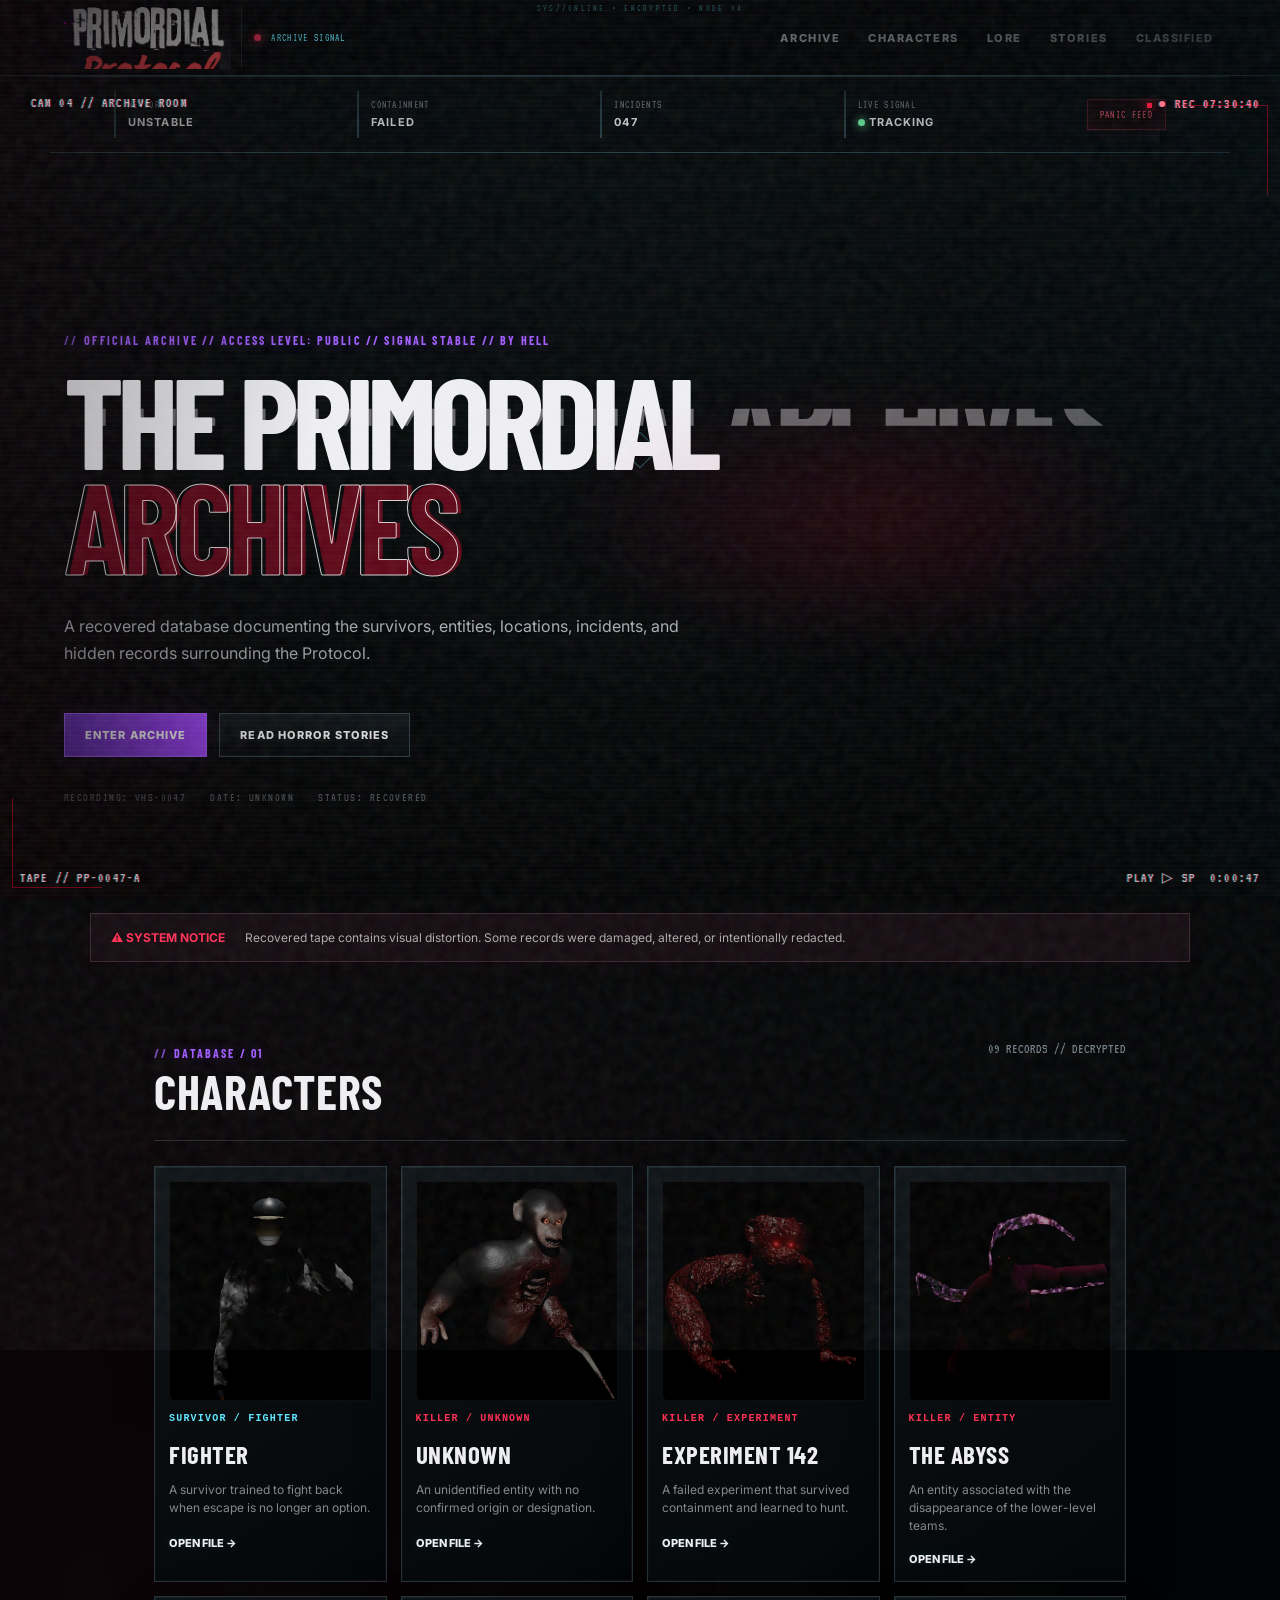
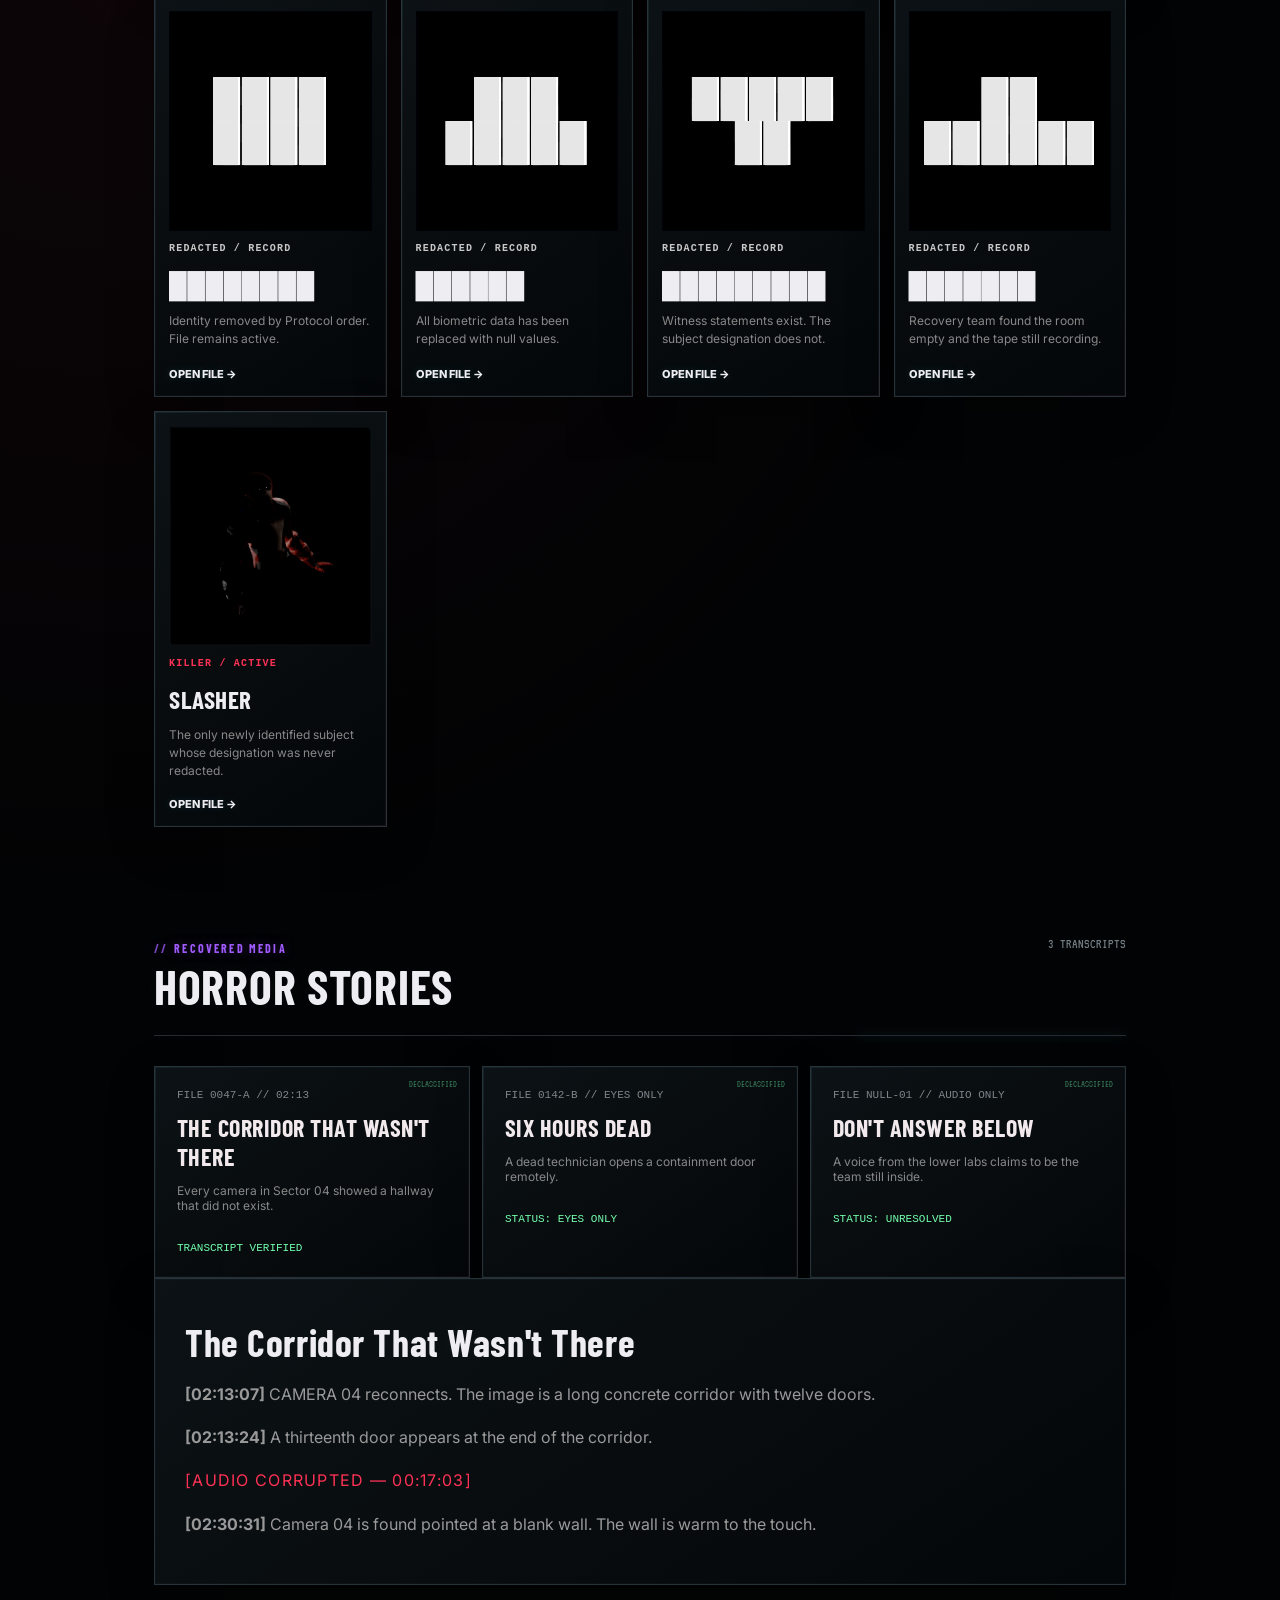
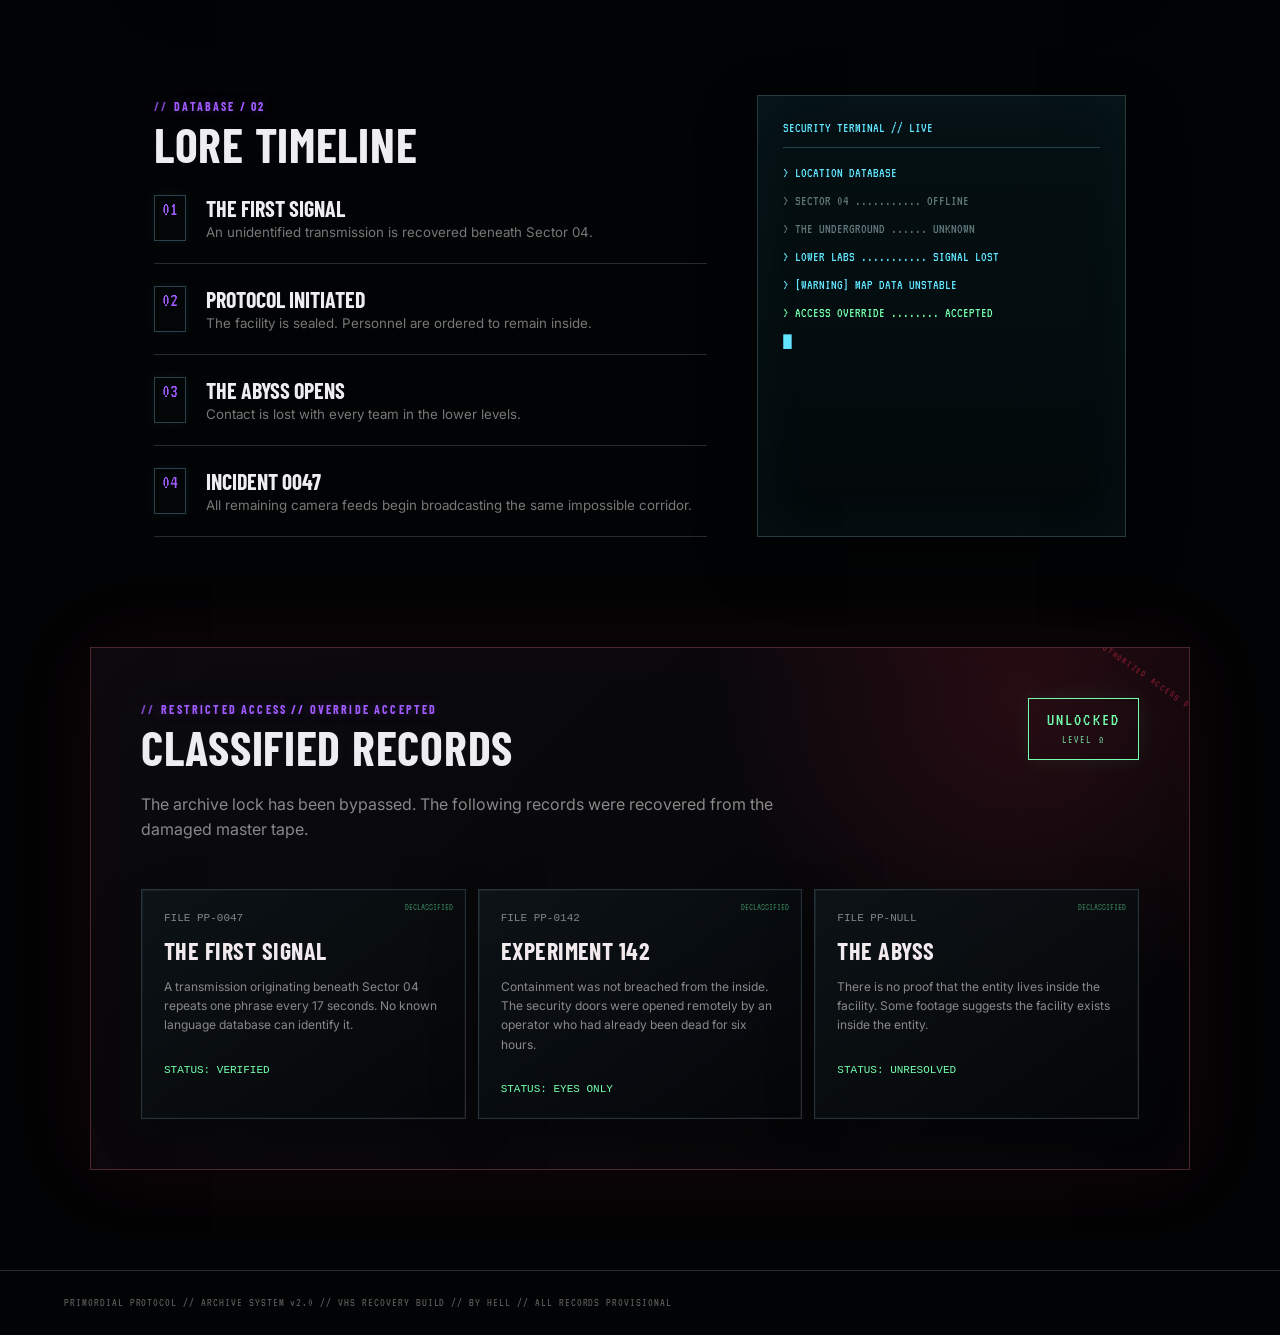
==== commit f7ec9791: "Add files via upload" ====
--- a/index.html
+++ b/index.html
@@ -10,7 +10,7 @@
 <div class="vhs-noise"></div><div class="scanlines"></div><div class="vhs-vignette"></div>
 <header class="topbar">
 <a aria-label="Primordial Protocol home" class="logo" href="index.html">
-<img alt="Primordial Protocol" decoding="async" loading="eager" src="assets/primordial-logo.png"/><span class="logo-status"><i></i> ARCHIVE SIGNAL</span>
+<img alt="Primordial Protocol" decoding="async" loading="eager" src="" data-image-key="logo"/><span class="logo-status"><i></i> ARCHIVE SIGNAL</span>
 </a>
 <nav><a href="index.html">ARCHIVE</a><a href="#characters">CHARACTERS</a><a href="#lore">LORE</a><a href="#stories">STORIES</a><a href="#classified">CLASSIFIED</a></nav>
 </header>
@@ -31,15 +31,15 @@
 <section class="alert"><strong>⚠ SYSTEM NOTICE</strong><span>Recovered tape contains visual distortion. Some records were damaged, altered, or intentionally redacted.</span></section>
 <section class="section" id="characters"><div class="section-head"><div><span class="eyebrow">DATABASE / 01</span><h2>CHARACTERS</h2></div><span class="count">09 RECORDS // DECRYPTED</span></div>
 <div class="cards">
-<article class="card"><img alt="Fighter" class="portrait-image" decoding="async" loading="lazy" src="assets/fighter.webp"/><div class="role-tag">SURVIVOR / FIGHTER</div><h3>FIGHTER</h3><p>A survivor trained to fight back when escape is no longer an option.</p><a href="character.html?name=Fighter">OPEN FILE →</a></article>
-<article class="card killer"><img alt="Unknown" class="portrait-image" decoding="async" loading="lazy" src="assets/unknown.webp"/><div class="role-tag killer-tag">KILLER / UNKNOWN</div><h3>UNKNOWN</h3><p>An unidentified entity with no confirmed origin or designation.</p><a href="character.html?name=Unknown">OPEN FILE →</a></article>
-<article class="card killer"><img alt="Experiment 142" class="portrait-image" decoding="async" loading="lazy" src="assets/experiment142.webp"/><div class="role-tag killer-tag">KILLER / EXPERIMENT</div><h3>EXPERIMENT 142</h3><p>A failed experiment that survived containment and learned to hunt.</p><a href="character.html?name=Experiment%20142">OPEN FILE →</a></article>
-<article class="card killer"><img alt="The Abyss" class="portrait-image" decoding="async" loading="lazy" src="assets/abyss.webp"/><div class="role-tag killer-tag">KILLER / ENTITY</div><h3>THE ABYSS</h3><p>An entity associated with the disappearance of the lower-level teams.</p><a href="character.html?name=The%20Abyss">OPEN FILE →</a></article>
+<article class="card"><img alt="Fighter" class="portrait-image" decoding="async" loading="lazy" src="" data-image-key="fighter"/><div class="role-tag">SURVIVOR / FIGHTER</div><h3>FIGHTER</h3><p>A survivor trained to fight back when escape is no longer an option.</p><a href="character.html?name=Fighter">OPEN FILE →</a></article>
+<article class="card killer"><img alt="Unknown" class="portrait-image" decoding="async" loading="lazy" src="" data-image-key="unknown"/><div class="role-tag killer-tag">KILLER / UNKNOWN</div><h3>UNKNOWN</h3><p>An unidentified entity with no confirmed origin or designation.</p><a href="character.html?name=Unknown">OPEN FILE →</a></article>
+<article class="card killer"><img alt="Experiment 142" class="portrait-image" decoding="async" loading="lazy" src="" data-image-key="experiment142"/><div class="role-tag killer-tag">KILLER / EXPERIMENT</div><h3>EXPERIMENT 142</h3><p>A failed experiment that survived containment and learned to hunt.</p><a href="character.html?name=Experiment%20142">OPEN FILE →</a></article>
+<article class="card killer"><img alt="The Abyss" class="portrait-image" decoding="async" loading="lazy" src="" data-image-key="abyss"/><div class="role-tag killer-tag">KILLER / ENTITY</div><h3>THE ABYSS</h3><p>An entity associated with the disappearance of the lower-level teams.</p><a href="character.html?name=The%20Abyss">OPEN FILE →</a></article>
 <article class="card redacted-card"><div class="redacted-portrait">████<br/>████</div><div class="role-tag redacted-tag">REDACTED / RECORD</div><h3>████████</h3><p>Identity removed by Protocol order. File remains active.</p><a href="character.html?name=Redacted%201">OPEN FILE →</a></article>
 <article class="card redacted-card"><div class="redacted-portrait">███<br/>█████</div><div class="role-tag redacted-tag">REDACTED / RECORD</div><h3>██████</h3><p>All biometric data has been replaced with null values.</p><a href="character.html?name=Redacted%202">OPEN FILE →</a></article>
 <article class="card redacted-card"><div class="redacted-portrait">█████<br/>██</div><div class="role-tag redacted-tag">REDACTED / RECORD</div><h3>█████████</h3><p>Witness statements exist. The subject designation does not.</p><a href="character.html?name=Redacted%203">OPEN FILE →</a></article>
 <article class="card redacted-card"><div class="redacted-portrait">██<br/>██████</div><div class="role-tag redacted-tag">REDACTED / RECORD</div><h3>███████</h3><p>Recovery team found the room empty and the tape still recording.</p><a href="character.html?name=Redacted%204">OPEN FILE →</a></article>
-<article class="card slasher-card"><img alt="Slasher" class="portrait-image slasher-image" decoding="async" loading="lazy" src="assets/slasher.webp"/><div class="role-tag killer-tag">KILLER / ACTIVE</div><h3>SLASHER</h3><p>The only newly identified subject whose designation was never redacted.</p><a href="character.html?name=Slasher">OPEN FILE →</a></article>
+<article class="card slasher-card"><img alt="Slasher" class="portrait-image slasher-image" decoding="async" loading="lazy" src="" data-image-key="slasher"/><div class="role-tag killer-tag">KILLER / ACTIVE</div><h3>SLASHER</h3><p>The only newly identified subject whose designation was never redacted.</p><a href="character.html?name=Slasher">OPEN FILE →</a></article>
 </div></section>
 <section class="section" id="stories"><div class="section-head"><div><span class="eyebrow">RECOVERED MEDIA</span><h2>HORROR STORIES</h2></div><span class="count">3 TRANSCRIPTS</span></div><div class="classified-grid"><article class="classified-card"><span>FILE 0047-A // 02:13</span><b>THE CORRIDOR THAT WASN'T THERE</b><p>Every camera in Sector 04 showed a hallway that did not exist.</p><small>TRANSCRIPT VERIFIED</small></article><article class="classified-card"><span>FILE 0142-B // EYES ONLY</span><b>SIX HOURS DEAD</b><p>A dead technician opens a containment door remotely.</p><small>STATUS: EYES ONLY</small></article><article class="classified-card"><span>FILE NULL-01 // AUDIO ONLY</span><b>DON'T ANSWER BELOW</b><p>A voice from the lower labs claims to be the team still inside.</p><small>STATUS: UNRESOLVED</small></article></div><div class="document"><h2>The Corridor That Wasn't There</h2><p><b>[02:13:07]</b> CAMERA 04 reconnects. The image is a long concrete corridor with twelve doors.</p><p><b>[02:13:24]</b> A thirteenth door appears at the end of the corridor.</p><p class="redacted-line">[AUDIO CORRUPTED — 00:17:03]</p><p><b>[02:30:31]</b> Camera 04 is found pointed at a blank wall. The wall is warm to the touch.</p></div></section><section class="section split" id="lore"><div><span class="eyebrow">DATABASE / 02</span><h2>LORE TIMELINE</h2><div class="timeline">
 <div><b>01</b><span><strong>THE FIRST SIGNAL</strong><small>An unidentified transmission is recovered beneath Sector 04.</small></span></div>
@@ -57,6 +57,6 @@
 </main>
 <footer>PRIMORDIAL PROTOCOL // ARCHIVE SYSTEM v2.0 // VHS RECOVERY BUILD // BY HELL // ALL RECORDS PROVISIONAL</footer>
 
-<script src="script.js"></script><div aria-hidden="true" aria-label="Image viewer" class="image-lightbox" id="imageLightbox" role="dialog">
+<script src="embedded-images.js"></script><script src="script.js"></script><div aria-hidden="true" aria-label="Image viewer" class="image-lightbox" id="imageLightbox" role="dialog">
 <button aria-label="Close image viewer" class="lightbox-close" id="lightboxClose">×</button>
 <div class="lightbox-frame"><img alt="" id="lightboxImage"/><div class="lightbox-caption" id="lightboxCaption"></div></div></div></body></html>
--- a/style.css
+++ b/style.css
@@ -172,3 +172,139 @@
   .ability-list li span{font-size:19px}
   .lightbox-close{right:10px;top:10px}
 }
+\n\n/* IMAGE SYSTEM // SELF-CONTAINED + CLICKABLE */\n.portrait-image, .big-portrait img {\n  background: #050505;\n  object-fit: cover;\n  cursor: zoom-in;\n  user-select: none;\n}\n.portrait-image { min-height: 220px; display:block; width:100%; }\n.portrait-image.image-missing { opacity:.18; filter:grayscale(1) contrast(1.4); }\n.big-portrait img { width:100%; height:100%; object-fit:cover; }\n.ability-list img {\n  width:58px !important; height:58px !important; min-width:58px;\n  object-fit:cover; cursor:zoom-in;\n  image-rendering:auto;\n  border:1px solid rgba(255,45,85,.45);\n  background:#030303;\n}\n.image-lightbox.open { display:flex !important; }\n.image-lightbox { z-index:99999; }\n.image-lightbox .lightbox-frame img { max-width:min(92vw,1200px); max-height:82vh; object-fit:contain; }\n@media (max-width:700px){ .ability-list img{width:52px!important;height:52px!important;min-width:52px;} }\n
+/* =========================================================
+   PROTOCOL // BLACKSITE UI OVERDRIVE
+   High-tech horror HUD, CRT interference, scan beams, glass panels
+   ========================================================= */
+:root{
+  --acid:#73ffad;
+  --electric:#62e6ff;
+  --blood:#ff3155;
+  --violet:#a05bff;
+  --glass:rgba(9,13,17,.72);
+}
+html{background:#010203}
+body{background:
+  radial-gradient(circle at 50% -10%,rgba(98,230,255,.055),transparent 34%),
+  radial-gradient(circle at 8% 35%,rgba(255,49,85,.045),transparent 30%),
+  #020304;
+  cursor:crosshair;
+}
+body:after{content:"";position:fixed;inset:0;pointer-events:none;z-index:14;opacity:.34;
+  background-image:
+   linear-gradient(rgba(98,230,255,.035) 1px,transparent 1px),
+   linear-gradient(90deg,rgba(98,230,255,.025) 1px,transparent 1px);
+  background-size:48px 48px;
+  mask-image:linear-gradient(to bottom,black,transparent 92%);
+}
+.vhs-noise{opacity:.075;mix-blend-mode:screen}
+.scanlines{opacity:.55;background:repeating-linear-gradient(to bottom,rgba(255,255,255,.045) 0 1px,transparent 1px 5px)}
+.vhs-vignette{background:radial-gradient(ellipse at center,transparent 36%,rgba(0,0,0,.28) 66%,rgba(0,0,0,.82) 100%)}
+
+/* animated scanner beam */
+.protocol-scanbeam{position:fixed;left:0;right:0;top:-10vh;height:2px;z-index:21;pointer-events:none;
+ background:linear-gradient(90deg,transparent,rgba(98,230,255,.05),var(--electric),rgba(255,49,85,.6),transparent);
+ box-shadow:0 0 18px rgba(98,230,255,.8),0 0 60px rgba(255,49,85,.22);animation:scanBeam 8s linear infinite;opacity:.75}
+@keyframes scanBeam{0%{transform:translateY(0);opacity:0}8%{opacity:.8}50%{opacity:.65}92%{opacity:.8}100%{transform:translateY(120vh);opacity:0}}
+.protocol-corner{position:fixed;z-index:22;pointer-events:none;width:90px;height:90px;opacity:.45}
+.protocol-corner.tl{left:12px;top:105px;border-left:1px solid var(--electric);border-top:1px solid var(--electric)}
+.protocol-corner.tr{right:12px;top:105px;border-right:1px solid var(--blood);border-top:1px solid var(--blood)}
+.protocol-corner.bl{left:12px;bottom:12px;border-left:1px solid var(--blood);border-bottom:1px solid var(--blood)}
+.protocol-corner.br{right:12px;bottom:12px;border-right:1px solid var(--electric);border-bottom:1px solid var(--electric)}
+
+.topbar{height:76px;background:linear-gradient(180deg,rgba(2,5,8,.96),rgba(2,4,6,.76));border-bottom-color:#26363d;box-shadow:0 0 0 1px rgba(98,230,255,.025),0 12px 50px rgba(0,0,0,.55);}
+.topbar:before{content:"SYS//ONLINE  •  ENCRYPTED  •  NODE 04";position:absolute;left:50%;top:4px;transform:translateX(-50%);font:9px VT323,monospace;letter-spacing:.25em;color:rgba(98,230,255,.42);white-space:nowrap}
+.logo:after{content:"";position:absolute;inset:0;background:linear-gradient(90deg,transparent 35%,rgba(98,230,255,.15) 50%,transparent 65%);transform:translateX(-120%);animation:logoSweep 5s linear infinite}
+@keyframes logoSweep{to{transform:translateX(120%)}}
+nav a{position:relative;padding:10px 2px;transition:.2s;color:#7f898f}
+nav a:before{content:"";position:absolute;left:0;right:100%;bottom:0;height:1px;background:var(--electric);transition:.2s;box-shadow:0 0 8px var(--electric)}
+nav a:hover:before{right:0}
+
+.vhs-hud{font-size:14px;z-index:23;mix-blend-mode:screen;text-transform:uppercase}
+.top-left:before,.top-right:before{content:"";display:inline-block;width:5px;height:5px;margin-right:6px;background:var(--electric);box-shadow:0 0 8px var(--electric);vertical-align:middle}
+.top-right:before{background:var(--blood);box-shadow:0 0 8px var(--blood)}
+
+.advanced-strip{border-color:#29424a;background:linear-gradient(180deg,rgba(5,13,16,.9),rgba(4,7,10,.78));box-shadow:inset 0 1px rgba(98,230,255,.08),0 10px 35px rgba(0,0,0,.28)}
+.advanced-strip div{border-left-color:#284149;position:relative;overflow:hidden}
+.advanced-strip div:after{content:"";position:absolute;inset:0;background:linear-gradient(90deg,transparent,rgba(98,230,255,.08),transparent);transform:translateX(-110%);animation:telemetrySweep 4s linear infinite}
+@keyframes telemetrySweep{to{transform:translateX(110%)}}
+.panic-button{box-shadow:inset 0 0 14px rgba(255,49,85,.08),0 0 18px rgba(255,49,85,.05)}
+
+.hero{isolation:isolate}
+.hero:before{content:"SECTOR 04 // BIOHAZARD // VISUAL FEED";position:absolute;top:35px;left:5vw;color:rgba(98,230,255,.34);font:11px VT323,monospace;letter-spacing:.18em;z-index:1}
+.hero-bg{opacity:.19;filter:grayscale(.7) contrast(1.45) brightness(.72);transform:scale(1.02);animation:backgroundPulse 9s ease-in-out infinite}
+@keyframes backgroundPulse{0%,100%{filter:grayscale(.7) contrast(1.45) brightness(.72)}50%{filter:grayscale(.55) contrast(1.6) brightness(.52)}}
+.hero h1{position:relative;letter-spacing:-.055em;text-shadow:4px 0 var(--blood),-4px 0 var(--electric),0 0 38px rgba(160,91,255,.16)}
+.hero h1:after,.story-page h1:after,.file-hero h1:after{content:attr(data-glitch);position:absolute;left:3px;top:0;color:var(--electric);clip-path:inset(40% 0 44% 0);opacity:.4;animation:textGlitch 3.2s steps(2,end) infinite;pointer-events:none}
+@keyframes textGlitch{0%,82%,100%{transform:translate(0);opacity:0}84%{transform:translate(-6px,1px);opacity:.7}86%{transform:translate(7px,-1px);opacity:.5}88%{transform:translate(-2px);opacity:.2}}
+.eyebrow{position:relative;display:inline-block;text-shadow:0 0 12px rgba(160,91,255,.35)}
+.eyebrow:before{content:"//";margin-right:6px;color:var(--electric);opacity:.75}
+
+.button{position:relative;overflow:hidden;background:linear-gradient(180deg,rgba(17,23,27,.95),rgba(5,8,10,.95));border-color:#34434a;box-shadow:inset 0 0 20px rgba(98,230,255,.025)}
+.button:before{content:"";position:absolute;top:0;bottom:0;width:25%;left:-30%;background:linear-gradient(90deg,transparent,rgba(255,255,255,.18),transparent);transform:skewX(-18deg);transition:.5s}
+.button:hover:before{left:110%}.button.primary{background:linear-gradient(90deg,#5f2bb4,#9c3ff5);box-shadow:0 0 25px rgba(160,91,255,.12),inset 0 0 20px rgba(255,255,255,.06)}
+
+.section-head{position:relative}.section-head:after{content:"";position:absolute;right:0;bottom:-1px;width:28%;height:1px;background:linear-gradient(90deg,transparent,var(--electric));box-shadow:0 0 12px rgba(98,230,255,.4)}
+.section h2,.classified h2{letter-spacing:.015em;text-shadow:0 0 18px rgba(255,255,255,.04)}
+
+.cards{perspective:1000px}
+.card,.story-card,.classified-card,.document,.transcript,.file-grid article{background:
+ linear-gradient(145deg,rgba(13,19,23,.92),rgba(4,7,9,.96)),
+ repeating-linear-gradient(90deg,transparent 0 7px,rgba(98,230,255,.015) 7px 8px);
+ border-color:#26333a;box-shadow:inset 0 0 0 1px rgba(255,255,255,.018),0 16px 45px rgba(0,0,0,.24);}
+.card:before,.story-card:before,.classified-card:after{content:"";position:absolute;inset:0;pointer-events:none;border:1px solid transparent;background:linear-gradient(120deg,rgba(98,230,255,.18),transparent 24%,transparent 75%,rgba(255,49,85,.18)) border-box;mask:linear-gradient(#000 0 0) padding-box,linear-gradient(#000 0 0);mask-composite:exclude;opacity:.35}
+.card:hover,.story-card:hover,.classified-card:hover{border-color:#50646d;box-shadow:0 18px 55px rgba(0,0,0,.5),0 0 25px rgba(98,230,255,.04);transform:translateY(-6px) rotateX(1deg)}
+.portrait-image{filter:contrast(1.16) brightness(.66) saturate(.7);transition:filter .3s,transform .5s;}
+.card:hover .portrait-image{filter:contrast(1.3) brightness(.58) saturate(.85);transform:scale(1.055)}
+.portrait-image:after{content:""}
+.card h3,.story-card h2,.classified-card b{letter-spacing:.02em}
+.card a,.story-card a{position:relative;color:var(--electric);text-shadow:0 0 10px rgba(98,230,255,.18)}
+.card a:hover,.story-card a:hover{color:#fff}
+
+/* image frames get a surveillance-console treatment */
+.portrait-image,.big-portrait{position:relative}
+.portrait-image{clip-path:polygon(0 0,98% 0,100% 3%,100% 100%,2% 100%,0 97%)}
+.portrait-image{box-shadow:inset 0 0 0 1px rgba(98,230,255,.12),inset 0 -45px 60px rgba(0,0,0,.5)}
+.big-portrait{box-shadow:inset 0 0 0 1px rgba(98,230,255,.12),inset 0 -80px 100px rgba(0,0,0,.65),0 0 50px rgba(255,49,85,.08)}
+.big-portrait:after{background:linear-gradient(180deg,transparent 35%,rgba(98,230,255,.04) 65%,rgba(255,0,35,.13) 100%),repeating-linear-gradient(0deg,transparent 0 5px,rgba(255,255,255,.025) 5px 6px)}
+
+.timeline>div{position:relative}.timeline>div:before{content:"";position:absolute;left:7px;top:0;bottom:0;width:1px;background:linear-gradient(var(--electric),transparent);opacity:.2}.timeline b{position:relative;z-index:1;background:#030607;padding:3px 7px;border:1px solid #29414a;box-shadow:0 0 12px rgba(98,230,255,.08)}
+.terminal{position:relative;overflow:hidden;box-shadow:inset 0 0 60px rgba(98,230,255,.04),0 20px 60px rgba(0,0,0,.3)}
+.terminal:before{content:"";position:absolute;left:0;right:0;top:0;height:1px;background:linear-gradient(90deg,transparent,var(--electric),transparent);box-shadow:0 0 15px var(--electric);animation:terminalScan 3.5s linear infinite}
+@keyframes terminalScan{from{transform:translateY(0)}to{transform:translateY(270px)}}
+
+.classified{position:relative;overflow:hidden;border-color:#4b2630;background:radial-gradient(circle at 85% 10%,rgba(255,49,85,.13),transparent 30%),linear-gradient(135deg,rgba(12,10,14,.96),rgba(4,5,7,.97));box-shadow:0 0 80px rgba(255,49,85,.08),inset 0 0 60px rgba(255,49,85,.025)}
+.classified:before{content:"UNAUTHORIZED ACCESS DETECTED";position:absolute;right:-48px;top:30px;transform:rotate(35deg);font:10px VT323;color:rgba(255,49,85,.45);letter-spacing:.18em}
+.unlock-badge{animation:badgePulse 2.5s ease-in-out infinite}
+@keyframes badgePulse{50%{box-shadow:0 0 30px rgba(115,255,173,.16),inset 0 0 15px rgba(115,255,173,.04)}}
+
+/* file page */
+.file-page{position:relative}.file-label{color:#68757b;letter-spacing:.12em}.file-hero{position:relative}.file-hero:before{content:"BIOMETRIC LOCK // MATCH: 98.4% // FEED ENCRYPTED";position:absolute;right:0;top:18px;color:rgba(98,230,255,.32);font:10px VT323;letter-spacing:.12em}
+.stats div{position:relative;overflow:hidden;background:linear-gradient(180deg,rgba(10,15,18,.9),rgba(4,7,9,.95));border-color:#26383f}.stats div:after{content:"";position:absolute;left:0;right:0;bottom:0;height:1px;background:linear-gradient(90deg,var(--electric),transparent)}
+.ability-list li{position:relative;background:linear-gradient(90deg,rgba(20,9,14,.92),rgba(4,8,10,.95));border-color:#302a30;overflow:hidden}.ability-list li:before{content:"ABILITY NODE";position:absolute;right:10px;top:8px;font:8px VT323;color:rgba(98,230,255,.25);letter-spacing:.15em}.ability-list li:hover{border-color:#733040;box-shadow:0 0 30px rgba(255,49,85,.1),inset 0 0 25px rgba(255,49,85,.025)}
+.ability-list li img{filter:contrast(1.3) brightness(.62) saturate(.7);box-shadow:0 0 20px rgba(255,49,85,.07)}
+
+/* stories */
+.story-card{min-height:270px}.story-card:after{font-size:110px;text-shadow:0 0 25px rgba(255,49,85,.08)}
+.transcript{position:relative;overflow:hidden}.transcript:before{content:"AUDIO SPECTRUM // ███████████████████";position:absolute;right:25px;top:12px;color:rgba(98,230,255,.16);font:9px VT323;letter-spacing:.08em}
+.transcript p{position:relative}.transcript p:before{content:"";position:absolute;left:-32px;top:.85em;width:12px;height:1px;background:var(--electric);opacity:.35}
+
+/* subtle horror breathing on active danger records */
+.killer,.danger,.danger-panel,.slasher-card{animation:dangerBreath 5s ease-in-out infinite}
+@keyframes dangerBreath{0%,100%{box-shadow:0 16px 45px rgba(0,0,0,.25)}50%{box-shadow:0 16px 55px rgba(255,49,85,.06),0 0 20px rgba(255,49,85,.025)}}
+
+/* cursor tracker */
+.protocol-cursor{position:fixed;z-index:99990;pointer-events:none;width:26px;height:26px;border:1px solid rgba(98,230,255,.55);transform:translate(-50%,-50%) rotate(45deg);mix-blend-mode:screen;opacity:.6;transition:width .15s,height .15s,opacity .15s}
+.protocol-cursor:before,.protocol-cursor:after{content:"";position:absolute;background:var(--electric)}
+.protocol-cursor:before{left:50%;top:-8px;width:1px;height:42px}.protocol-cursor:after{top:50%;left:-8px;height:1px;width:42px}
+body.cursor-hover .protocol-cursor{width:38px;height:38px;border-color:var(--blood);opacity:.9}.cursor-hover .protocol-cursor:before,.cursor-hover .protocol-cursor:after{background:var(--blood)}
+
+/* panic feed becomes a corrupted surveillance feed */
+.panic-mode{background:#020203}.panic-mode .protocol-scanbeam{background:linear-gradient(90deg,transparent,var(--blood),var(--electric),var(--blood),transparent);animation-duration:1.1s}.panic-mode .card,.panic-mode .story-card{filter:saturate(1.4) contrast(1.18)}
+.panic-mode .vhs-hud,.panic-mode .eyebrow{animation:textGlitch .45s steps(2) infinite}
+
+@media(max-width:800px){
+ body{cursor:auto}.protocol-cursor{display:none}.protocol-corner{width:55px;height:55px}.topbar:before{display:none}.hero:before{left:5vw}.file-hero:before{position:static;margin-bottom:15px;display:block}.story-card{min-height:230px}
+}
+@media(prefers-reduced-motion:reduce){.protocol-scanbeam,.logo:after,.advanced-strip div:after,.hero-bg,.killer,.danger,.danger-panel,.slasher-card,.unlock-badge{animation:none!important}.protocol-cursor{display:none}}
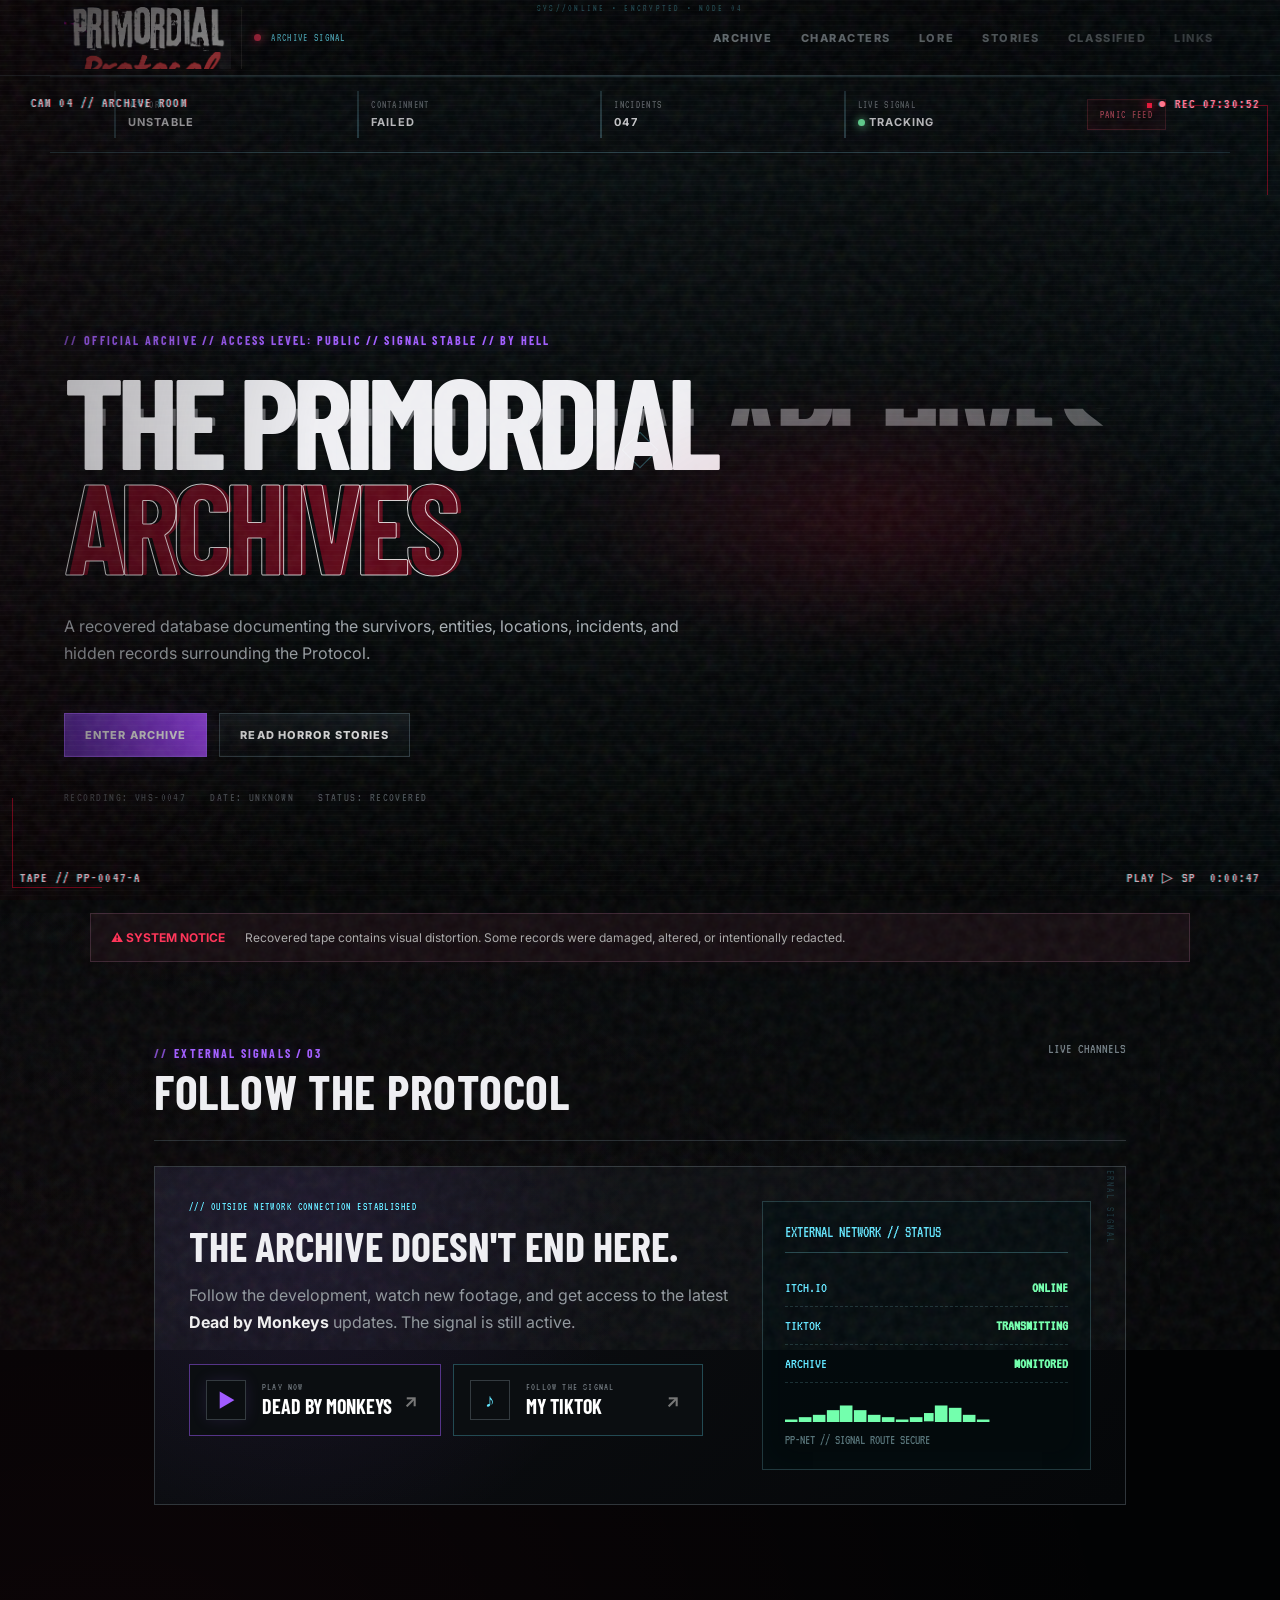
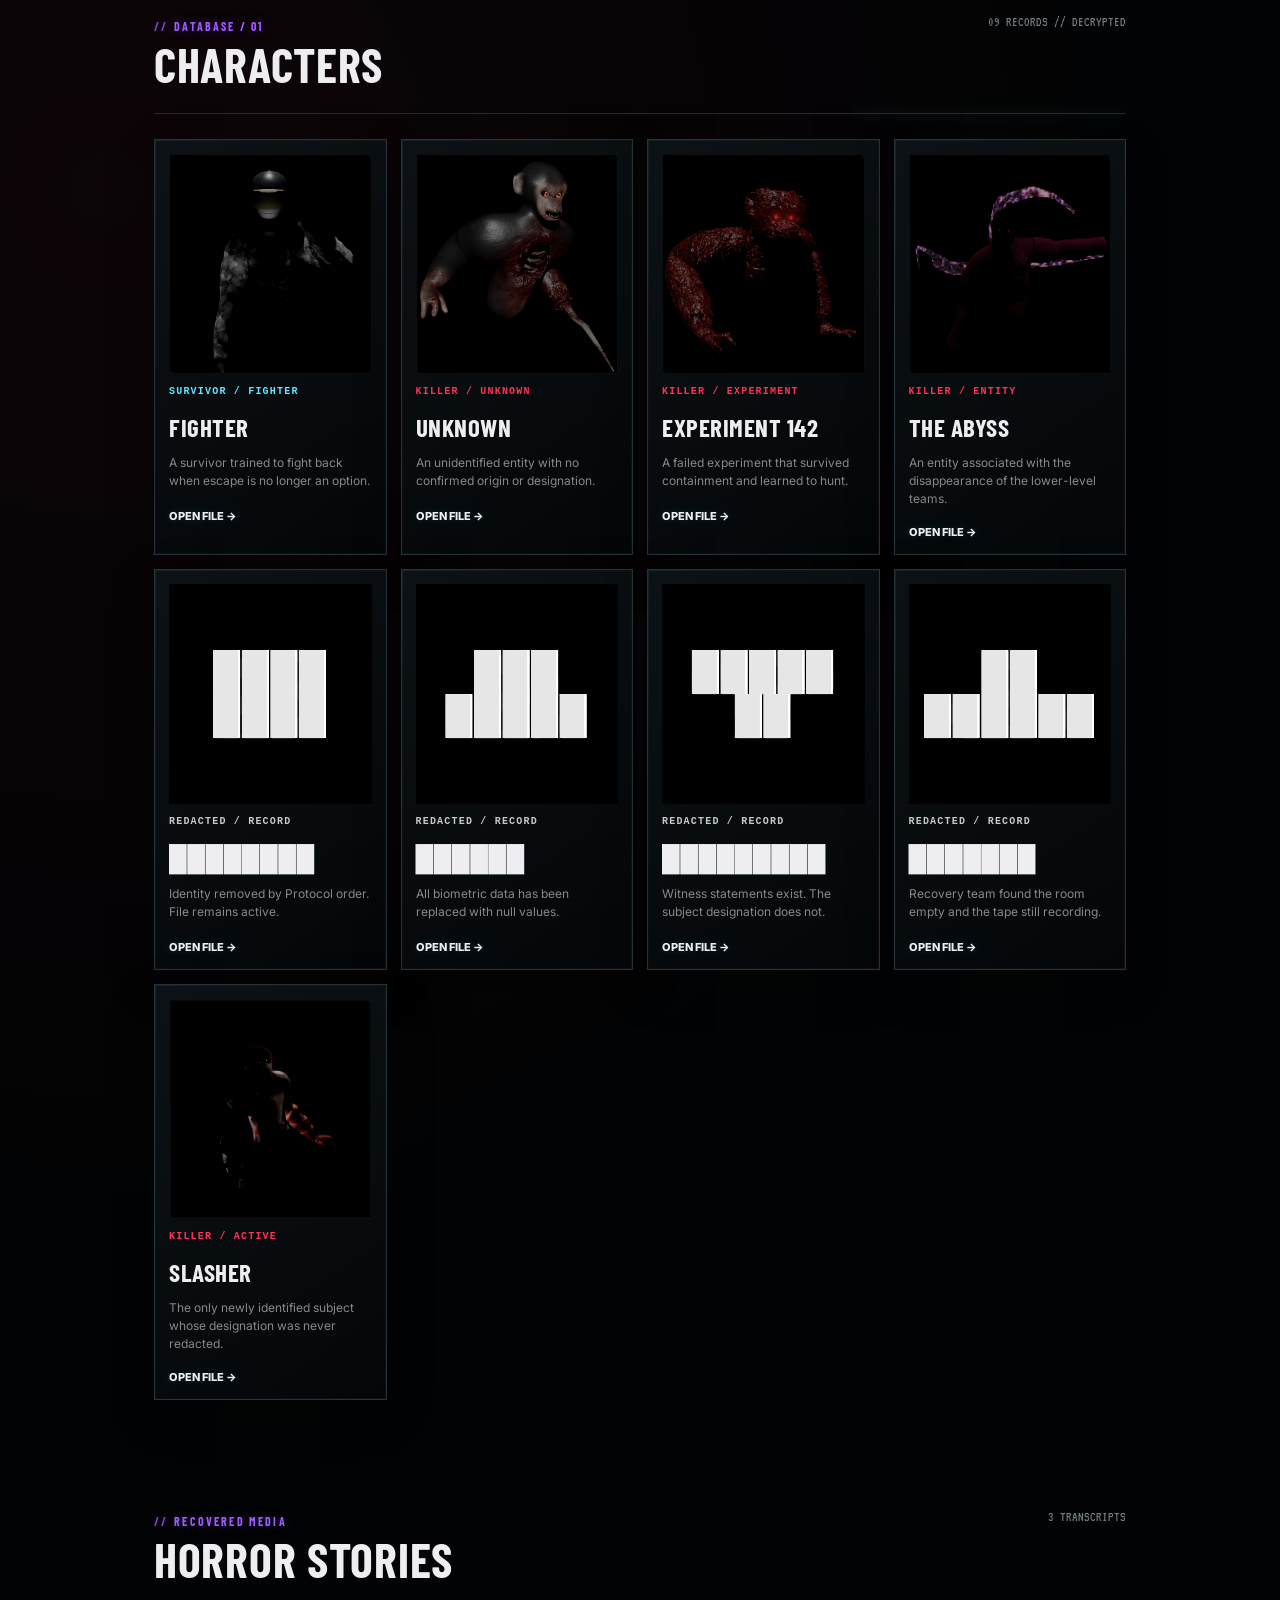
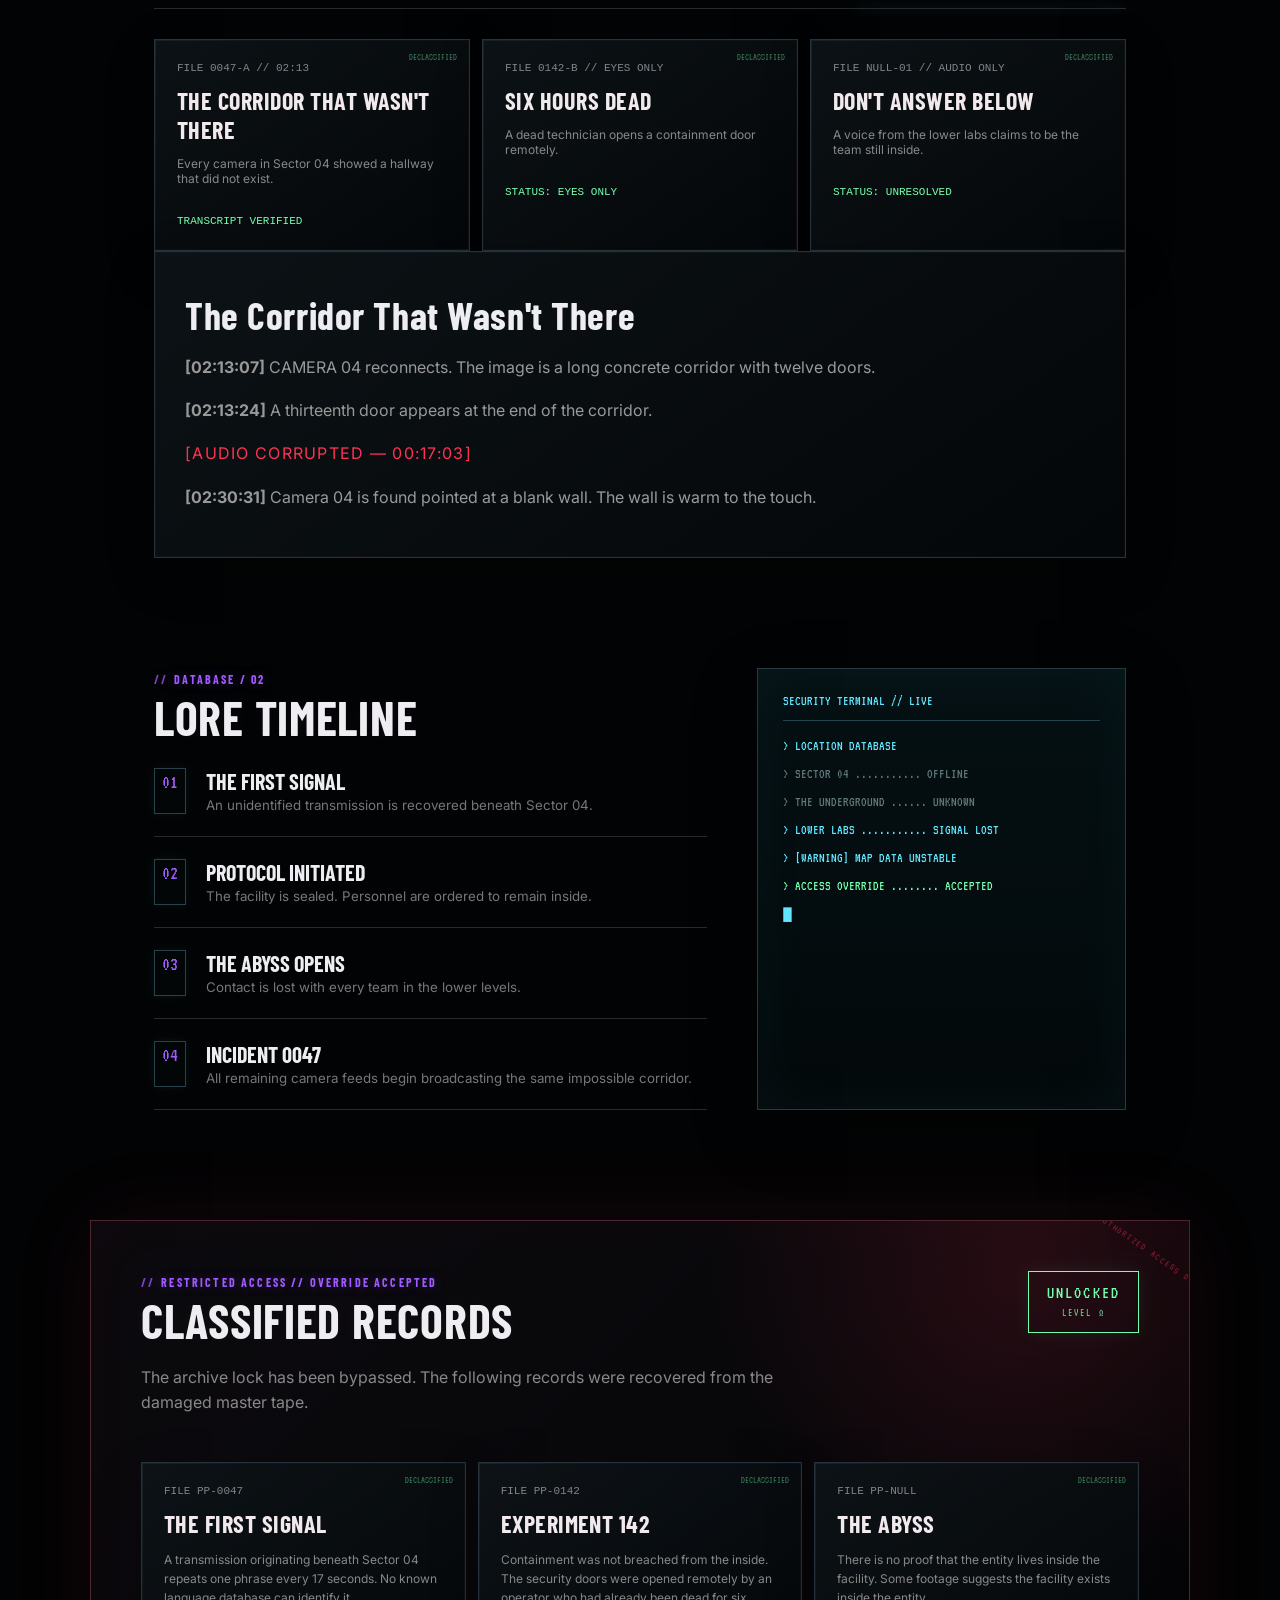
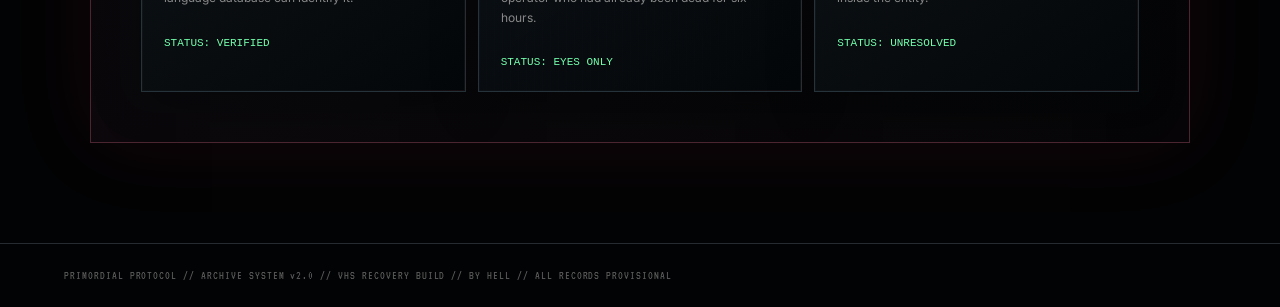
==== commit 38a66c30: "Add files via upload" ====
--- a/index.html
+++ b/index.html
@@ -12,7 +12,7 @@
 <a aria-label="Primordial Protocol home" class="logo" href="index.html">
 <img alt="Primordial Protocol" decoding="async" loading="eager" src="" data-image-key="logo"/><span class="logo-status"><i></i> ARCHIVE SIGNAL</span>
 </a>
-<nav><a href="index.html">ARCHIVE</a><a href="#characters">CHARACTERS</a><a href="#lore">LORE</a><a href="#stories">STORIES</a><a href="#classified">CLASSIFIED</a></nav>
+<nav><a href="index.html">ARCHIVE</a><a href="#characters">CHARACTERS</a><a href="#lore">LORE</a><a href="#stories">STORIES</a><a href="#classified">CLASSIFIED</a><a href="#links">LINKS</a></nav>
 </header>
 <div class="vhs-hud top-left">CAM 04 // ARCHIVE ROOM</div><div class="vhs-hud top-right">● REC <span id="vhsClock">00:00:00</span></div>
 <div class="vhs-hud bottom-left">TAPE // PP-0047-A</div><div class="vhs-hud bottom-right">PLAY ▷ SP  0:00:47</div>
@@ -29,6 +29,55 @@
 <div class="hero-buttons"><a class="button primary" href="#characters">ENTER ARCHIVE</a><a class="button" href="#stories">READ HORROR STORIES</a></div>
 <div class="hero-meta"><span>RECORDING: VHS-0047</span><span>DATE: UNKNOWN</span><span>STATUS: RECOVERED</span></div></section>
 <section class="alert"><strong>⚠ SYSTEM NOTICE</strong><span>Recovered tape contains visual distortion. Some records were damaged, altered, or intentionally redacted.</span></section>
+
+<section class="section signal-links" id="links">
+  <div class="section-head">
+    <div>
+      <span class="eyebrow">EXTERNAL SIGNALS / 03</span>
+      <h2>FOLLOW THE PROTOCOL</h2>
+    </div>
+    <span class="count">LIVE CHANNELS</span>
+  </div>
+
+  <div class="links-panel">
+    <div class="links-copy">
+      <span class="signal-label">/// OUTSIDE NETWORK CONNECTION ESTABLISHED</span>
+      <h3>THE ARCHIVE DOESN'T END HERE.</h3>
+      <p>
+        Follow the development, watch new footage, and get access to the latest
+        <strong>Dead by Monkeys</strong> updates. The signal is still active.
+      </p>
+
+      <div class="external-buttons">
+        <a class="external-button game-link"
+           href="https://coolgamer34353533.itch.io/dead-by-monkeys"
+           target="_blank" rel="noopener noreferrer">
+          <span class="external-icon">▶</span>
+          <span><small>PLAY NOW</small>DEAD BY MONKEYS</span>
+          <b>↗</b>
+        </a>
+
+        <a class="external-button tiktok-link"
+           href="https://www.tiktok.com/@tgwgamervr6"
+           target="_blank" rel="noopener noreferrer">
+          <span class="external-icon">♪</span>
+          <span><small>FOLLOW THE SIGNAL</small>MY TIKTOK</span>
+          <b>↗</b>
+        </a>
+      </div>
+    </div>
+
+    <div class="signal-terminal">
+      <div class="signal-terminal-top">EXTERNAL NETWORK // STATUS</div>
+      <div class="signal-row"><span>ITCH.IO</span><b>ONLINE</b></div>
+      <div class="signal-row"><span>TIKTOK</span><b>TRANSMITTING</b></div>
+      <div class="signal-row"><span>ARCHIVE</span><b>MONITORED</b></div>
+      <div class="signal-wave">▁▂▃▅▇▅▃▂▁▂▄▇▆▃▁</div>
+      <small>PP-NET // SIGNAL ROUTE SECURE</small>
+    </div>
+  </div>
+</section>
+
 <section class="section" id="characters"><div class="section-head"><div><span class="eyebrow">DATABASE / 01</span><h2>CHARACTERS</h2></div><span class="count">09 RECORDS // DECRYPTED</span></div>
 <div class="cards">
 <article class="card"><img alt="Fighter" class="portrait-image" decoding="async" loading="lazy" src="" data-image-key="fighter"/><div class="role-tag">SURVIVOR / FIGHTER</div><h3>FIGHTER</h3><p>A survivor trained to fight back when escape is no longer an option.</p><a href="character.html?name=Fighter">OPEN FILE →</a></article>
--- a/style.css
+++ b/style.css
@@ -308,3 +308,128 @@
  body{cursor:auto}.protocol-cursor{display:none}.protocol-corner{width:55px;height:55px}.topbar:before{display:none}.hero:before{left:5vw}.file-hero:before{position:static;margin-bottom:15px;display:block}.story-card{min-height:230px}
 }
 @media(prefers-reduced-motion:reduce){.protocol-scanbeam,.logo:after,.advanced-strip div:after,.hero-bg,.killer,.danger,.danger-panel,.slasher-card,.unlock-badge{animation:none!important}.protocol-cursor{display:none}}
+
+/* EXTERNAL SIGNALS / SOCIAL + GAME LINKS */
+.signal-links{position:relative}
+.links-panel{
+  display:grid;
+  grid-template-columns:1.25fr .75fr;
+  gap:24px;
+  border:1px solid #30363b;
+  padding:34px;
+  background:
+    radial-gradient(circle at 15% 20%,rgba(160,91,255,.10),transparent 38%),
+    linear-gradient(145deg,rgba(14,16,20,.96),rgba(5,7,9,.98));
+  position:relative;
+  overflow:hidden;
+}
+.links-panel:before{
+  content:"EXTERNAL SIGNAL";
+  position:absolute;
+  right:-32px;
+  top:25px;
+  transform:rotate(90deg);
+  color:rgba(98,230,255,.16);
+  font:11px "VT323",monospace;
+  letter-spacing:.2em;
+}
+.signal-label{
+  display:block;
+  color:var(--cyan);
+  font:11px "VT323",monospace;
+  letter-spacing:.13em;
+  margin-bottom:12px;
+}
+.links-copy h3{
+  font:700 42px/1 "Barlow Condensed";
+  margin:0 0 12px;
+}
+.links-copy p{
+  color:#8f969b;
+  line-height:1.7;
+  max-width:650px;
+}
+.links-copy strong{color:#eee}
+.external-buttons{
+  display:flex;
+  gap:12px;
+  flex-wrap:wrap;
+  margin-top:28px;
+}
+.external-button{
+  min-width:250px;
+  display:grid;
+  grid-template-columns:44px 1fr 20px;
+  align-items:center;
+  gap:12px;
+  padding:15px 16px;
+  color:#fff;
+  text-decoration:none;
+  border:1px solid #3a4248;
+  background:#0b0e11;
+  transition:.2s ease;
+}
+.external-button:hover{
+  transform:translateY(-4px);
+  border-color:#a9b0b5;
+  box-shadow:0 12px 35px rgba(0,0,0,.4),0 0 24px rgba(98,230,255,.08);
+}
+.external-button small{
+  display:block;
+  color:#727a80;
+  font:10px "VT323",monospace;
+  letter-spacing:.12em;
+  margin-bottom:2px;
+}
+.external-button span:not(.external-icon){
+  font:700 20px "Barlow Condensed";
+}
+.external-icon{
+  width:40px;
+  height:40px;
+  display:grid;
+  place-items:center;
+  border:1px solid #343b40;
+  font-size:19px;
+}
+.external-button b{color:#777;font-size:18px}
+.game-link{border-color:rgba(160,91,255,.5)}
+.game-link .external-icon{color:var(--purple);box-shadow:0 0 16px rgba(160,91,255,.12)}
+.tiktok-link{border-color:rgba(98,230,255,.28)}
+.tiktok-link .external-icon{color:var(--cyan)}
+.signal-terminal{
+  border:1px solid #20383d;
+  background:rgba(3,11,13,.88);
+  padding:22px;
+  font-family:"VT323",monospace;
+  color:var(--cyan);
+  min-height:230px;
+  box-shadow:inset 0 0 35px rgba(98,230,255,.025);
+}
+.signal-terminal-top{
+  border-bottom:1px solid #23444a;
+  padding-bottom:12px;
+  margin-bottom:16px;
+}
+.signal-row{
+  display:flex;
+  justify-content:space-between;
+  padding:11px 0;
+  border-bottom:1px dashed #1b3034;
+  font-size:15px;
+}
+.signal-row b{color:var(--green)}
+.signal-wave{
+  margin:20px 0 8px;
+  color:var(--green);
+  letter-spacing:.12em;
+  overflow:hidden;
+  white-space:nowrap;
+}
+.signal-terminal small{color:#557176}
+
+@media(max-width:800px){
+  .links-panel{grid-template-columns:1fr;padding:24px}
+  .links-copy h3{font-size:34px}
+  .external-button{min-width:100%;width:100%}
+}
